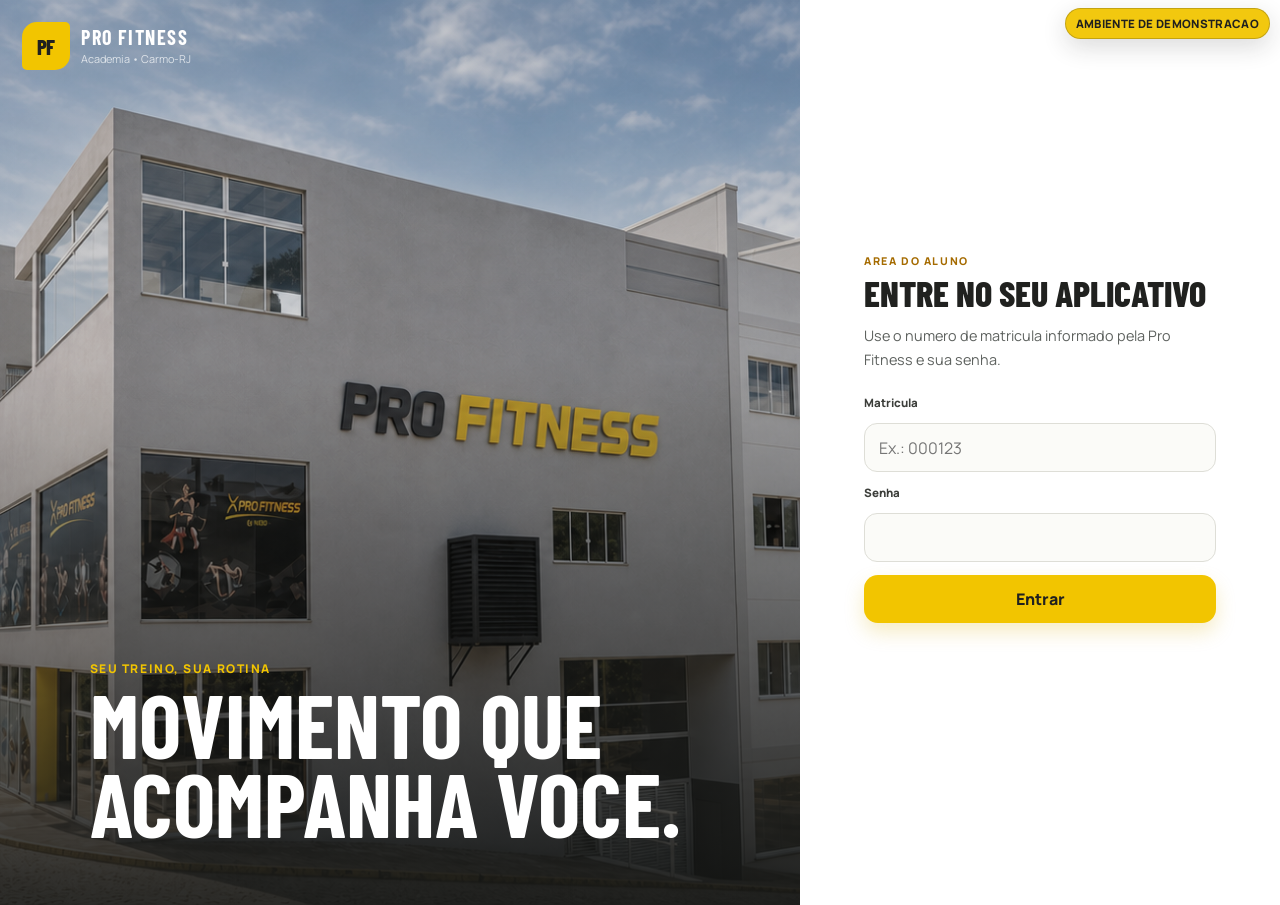
==== index.html @ b20b9472 "Add files via upload" ====
<!DOCTYPE html>
<html lang="pt-BR">
  <head>
    <meta charset="UTF-8" />
    <meta name="viewport" content="width=device-width, initial-scale=1.0, viewport-fit=cover" />
    <meta name="theme-color" content="#f2c500" />
    <meta name="description" content="Aplicativo do aluno da Pro Fitness Academia de Carmo-RJ." />
    <title>Pro Fitness | App do Aluno</title>
    <link rel="preconnect" href="https://fonts.googleapis.com" />
    <link rel="preconnect" href="https://fonts.gstatic.com" crossorigin />
    <link href="https://fonts.googleapis.com/css2?family=Barlow+Condensed:wght@600;700;800&family=Manrope:wght@400;500;600;700;800&display=swap" rel="stylesheet" />
    <link rel="stylesheet" href="assets/css/style.css?v=20260711-auth8" />
    <link rel="manifest" href="manifest.webmanifest" />
  </head>
<body>
    <div class="environment-badge" data-environment-badge hidden></div>
    <div class="student-app-shell">
      <section class="enrollment-view" id="onboardingView">
        <div class="enrollment-visual">
          <img src="assets/images/pro-fitness-fachada.png" alt="Fachada da Pro Fitness Academia" />
          <div class="enrollment-shade"></div>
          <div class="enrollment-brand">
            <span class="brand-symbol">PF</span>
            <div>
              <strong>PRO FITNESS</strong>
              <small>Academia &bull; Carmo-RJ</small>
            </div>
          </div>
          <div class="enrollment-copy">
            <p>Seu treino, sua rotina</p>
            <h1>Movimento que acompanha voce.</h1>
          </div>
        </div>

        <div class="enrollment-panel">
          <div id="enrollmentWelcome">
            <span class="section-kicker">AREA DO ALUNO</span>
            <h2>Entre no seu aplicativo</h2>
            <p>Use o numero de matricula informado pela Pro Fitness e sua senha.</p>
            <form id="studentLoginForm" class="student-form login-form">
              <label for="studentLogin">Matricula</label>
              <input id="studentLogin" inputmode="numeric" name="login" autocomplete="username" placeholder="Ex.: 000123" required />
              <label for="studentPassword">Senha</label>
              <input id="studentPassword" type="password" name="password" autocomplete="current-password" required />
              <button class="primary-action full" type="submit">Entrar</button>
            </form>
                        <p class="form-feedback" id="studentLoginFeedback" aria-live="polite"></p>
            <p id="onboardingHint" hidden></p>
          </div>

          <div id="passwordChangeCard" hidden>
            <span class="section-kicker">PRIMEIRO ACESSO</span>
            <h2>Crie sua senha definitiva</h2>
            <p>A senha temporaria deve ser alterada antes de acessar seus dados.</p>
            <form id="studentPasswordChangeForm" class="student-form login-form">
              <label>Senha temporaria<input type="password" name="currentPassword" autocomplete="current-password" required /></label>
              <label>Nova senha<input type="password" name="newPassword" autocomplete="new-password" minlength="8" required /></label>
              <label>Confirmar nova senha<input type="password" name="confirmPassword" autocomplete="new-password" minlength="8" required /></label>
              <button class="primary-action full" type="submit">Salvar nova senha</button>
            </form>
            <button class="text-action full" id="cancelPasswordChange" type="button">Sair</button>
            <p class="form-feedback" id="passwordChangeFeedback" aria-live="polite"></p>
          </div>
        </div>
      </section>

      <section class="student-view" id="studentView" hidden>
        <header class="app-topbar">
          <div class="compact-brand">
            <span class="brand-symbol small">PF</span>
            <div><strong>PRO FITNESS</strong><small>Carmo-RJ</small></div>
          </div>
          <div class="topbar-actions">
            <button class="sync-chip" id="studentSyncButton" type="button" aria-label="Sincronizar dados">
              <i id="studentSyncDot"></i><span id="studentSyncText">Dados locais</span>
            </button>
            <button class="profile-trigger" id="openProfileButton" type="button" aria-label="Abrir perfil"><span id="studentInitials">PF</span></button>
          </div>
        </header>

        <main class="app-content">
          <section class="app-screen active" id="homeScreen" data-screen-panel="home">
            <div class="welcome-row">
              <div><p id="homeGreeting">Ola</p><h1 id="homeStudentName">Aluno</h1></div>
              <span id="homeDateLabel"></span>
            </div>
            <article class="access-pass" id="homeAccessPass">
              <div class="access-copy"><span>ACESSO A ACADEMIA</span><strong id="homeAccessTitle">Verificando acesso</strong><p id="homeAccessReason">Aguarde a sincronizacao.</p><button id="openGateQrButton" type="button">Abrir meu QR</button></div>
              <div class="access-pass-mark"><i></i><b>PF</b></div>
            </article>
            <section class="today-grid" id="homeSummary"></section>
            <article class="feature-card workout-next-card" id="homeWorkoutCard"></article>
            <article class="feature-card schedule-next-card" id="homeScheduleCard"></article>
            <article class="notice-card" id="homePaymentAlert" hidden></article>
          </section>

          <section class="app-screen" id="workoutsScreen" data-screen-panel="workouts">
            <div class="screen-heading"><div><span class="section-kicker">MINHA ROTINA</span><h1>Treinos</h1></div><span class="screen-counter" id="workoutCount">0 ativos</span></div>
            <article class="active-session-card" id="activeSessionCard" hidden></article>
            <div class="segmented-filter" id="workoutDivisionFilter"></div>
            <div class="content-stack" id="workoutCards"></div>
          </section>

          <section class="app-screen" id="agendaScreen" data-screen-panel="agenda">
            <div class="screen-heading"><div><span class="section-kicker">SUA SEMANA</span><h1>Agenda</h1></div><button class="icon-action" id="agendaTodayButton" type="button">Hoje</button></div>
            <div class="week-strip" id="agendaWeekStrip"></div>
            <div class="content-stack" id="scheduleCards"></div>
            <div class="section-heading"><div><span class="section-kicker">FREQUENCIA</span><h2>Permanencia</h2></div></div>
            <section class="metric-grid compact" id="presenceSummary"></section>
            <div class="history-list" id="presenceHistory"></div>
          </section>

          <section class="app-screen" id="evolutionScreen" data-screen-panel="evolution">
            <div class="screen-heading"><div><span class="section-kicker">SEU PROGRESSO</span><h1>Evolucao</h1></div><select id="evolutionPeriod" aria-label="Periodo"><option value="7">7 dias</option><option value="30" selected>30 dias</option><option value="90">90 dias</option></select></div>
            <section class="metric-grid" id="evolutionMetricGrid"></section>
            <article class="feature-card physical-evolution-card"><div class="section-heading"><div><span class="section-kicker">AVALIACAO FISICA</span><h2>Medidas e composicao</h2></div></div><div class="physical-evolution-grid" id="physicalEvolutionGrid"></div><div class="history-list" id="physicalEvolutionHistory"></div></article>
            <article class="chart-card"><div class="section-heading"><div><span class="section-kicker">CONSISTENCIA</span><h2>Treinos por semana</h2></div></div><div class="bar-chart" id="workoutConsistencyChart"></div></article>
            <article class="feature-card"><div class="section-heading"><div><span class="section-kicker">CARGAS E SERIES</span><h2>Por exercicio</h2></div></div><div class="exercise-progress-list" id="exerciseProgressList"></div></article>
          </section>

          <section class="app-screen" id="paymentsScreen" data-screen-panel="payments">
            <div class="screen-heading"><div><span class="section-kicker">SUA CONTA</span><h1>Mensalidade</h1></div></div>
            <article class="payment-status-card" id="paymentHero"></article>
            <article class="notice-card" id="paymentAlertCard" hidden></article>
            <div class="section-heading"><div><span class="section-kicker">HISTORICO</span><h2>Ultimas mensalidades</h2></div></div>
            <div class="history-list payment-history" id="paymentHistory"></div>
            <a class="whatsapp-action" id="paymentWhatsappButton" href="#" target="_blank" rel="noopener">Falar com a academia</a>
          </section>
        </main>

        <nav class="bottom-navigation" aria-label="Navegacao principal">
          <button class="bottom-nav-item active" data-screen="home" type="button"><span class="nav-glyph home-glyph"></span><small>Inicio</small></button>
          <button class="bottom-nav-item" data-screen="workouts" type="button"><span class="nav-glyph workout-glyph"></span><small>Treino</small></button>
          <button class="bottom-nav-item" data-screen="agenda" type="button"><span class="nav-glyph agenda-glyph"></span><small>Agenda</small></button>
          <button class="bottom-nav-item" data-screen="evolution" type="button"><span class="nav-glyph evolution-glyph"></span><small>Evolucao</small></button>
          <button class="bottom-nav-item" data-screen="payments" type="button"><span class="nav-glyph payment-glyph"></span><small>Mensalidade</small></button>
        </nav>
      </section>
    </div>

    <dialog class="student-dialog qr-dialog" id="gateQrDialog">
      <button class="dialog-close" data-close-dialog="gateQrDialog" type="button" aria-label="Fechar">&times;</button>
      <span class="section-kicker">ACESSO</span><h2>Meu QR Code</h2>
      <div class="qr-display" id="gateQrContainer"></div>
      <div id="gateAccessDetails"></div>
      <button class="secondary-action full" id="refreshGateQrButton" type="button">Atualizar QR</button>
    </dialog>

    <dialog class="student-dialog profile-dialog" id="profileDialog">
      <button class="dialog-close" data-close-dialog="profileDialog" type="button" aria-label="Fechar">&times;</button>
      <div id="profileCard"></div>
      <button class="danger-text-action full" id="logoutButton" type="button">Sair deste celular</button>
    </dialog>

    <dialog class="student-dialog scanner-dialog" id="scannerModal">
      <button class="dialog-close" id="closeScannerButton" type="button" aria-label="Fechar">&times;</button>
      <span class="section-kicker">MATRICULA</span><h2>Aponte para o QR</h2>
      <video id="scannerVideo" autoplay playsinline muted></video>
      <p id="scannerHint">Mantenha o codigo dentro da area da camera.</p>
    </dialog>

    <dialog class="workout-dialog" id="workoutSessionDialog">
      <header class="session-header"><button class="session-back" id="closeWorkoutSessionButton" type="button">Sair</button><div><span id="sessionDivisionLabel">TREINO</span><strong id="sessionTitle">Seu treino</strong></div><time id="sessionTimer">00:00</time></header>
      <div class="session-progress"><i id="sessionProgressBar"></i></div>
      <main class="session-content" id="sessionExerciseList"></main>
      <footer class="session-footer"><span id="sessionSetCounter">0 de 0 series</span><button class="primary-action" id="finishWorkoutButton" type="button">Finalizar treino</button></footer>
    </dialog>

    <dialog class="student-dialog finish-dialog" id="finishWorkoutDialog">
      <button class="dialog-close" data-close-dialog="finishWorkoutDialog" type="button" aria-label="Fechar">&times;</button>
      <span class="section-kicker">CONCLUSAO</span><h2>Como foi o treino?</h2>
      <form id="finishWorkoutForm" class="student-form">
        <label>Dificuldade<select name="difficulty" required><option value="leve">Leve</option><option value="moderada" selected>Moderada</option><option value="alta">Alta</option></select></label>
        <label>Dor ou desconforto<select name="pain" required><option value="nenhuma" selected>Nenhuma</option><option value="leve">Leve</option><option value="moderada">Moderada</option><option value="forte">Forte</option></select></label>
        <label>Observacoes<textarea name="notes" rows="3" placeholder="Opcional"></textarea></label>
        <button class="primary-action full" type="submit">Confirmar e finalizar</button>
      </form>
    </dialog>

    <div class="toast" id="toast" role="status" aria-live="polite"></div>

    <script src="assets/vendor/qrcode.min.js"></script>
    <script src="assets/js/app-config.js"></script>
<script src="assets/js/demo-data.js?v=20260711-auth8"></script>
    <script src="assets/js/finance-core.js?v=20260711-auth8"></script>
    <script src="assets/js/shared-data.js?v=20260711-auth8"></script>
    <script src="assets/js/app.js?v=20260711-auth8"></script>
    <script src="assets/js/pwa.js"></script>
  </body>
</html>
---- assets/css/style.css ----
:root {
  --ink: #20211f;
  --ink-soft: #3c3e3a;
  --graphite: #5e625f;
  --yellow: #f2c500;
  --yellow-strong: #d9ae00;
  --yellow-soft: #fff6c9;
  --paper: #f5f4ef;
  --surface: #ffffff;
  --surface-muted: #ecece7;
  --line: #deded7;
  --success: #26745b;
  --success-soft: #dff2e9;
  --warning: #a56b00;
  --warning-soft: #fff0c7;
  --danger: #b63f36;
  --danger-soft: #fbe5e2;
  --shadow: 0 18px 45px rgba(31, 32, 29, 0.1);
  --radius-xl: 28px;
  --radius-lg: 22px;
  --radius-md: 16px;
  --font-display: "Barlow Condensed", sans-serif;
  --font-body: "Manrope", sans-serif;
}

* {
  box-sizing: border-box;
}

html {
  min-width: 320px;
  background: var(--paper);
  color: var(--ink);
  font-family: var(--font-body);
  -webkit-text-size-adjust: 100%;
}

body {
  min-width: 320px;
  min-height: 100vh;
  margin: 0;
  background:
    radial-gradient(circle at 110% -10%, rgba(242, 197, 0, 0.2), transparent 34%),
    linear-gradient(180deg, #f8f7f3 0%, var(--paper) 100%);
}

button,
input,
select,
textarea {
  font: inherit;
}

button,
a {
  -webkit-tap-highlight-color: transparent;
}

button {
  cursor: pointer;
}

button:focus-visible,
a:focus-visible,
input:focus-visible,
select:focus-visible,
textarea:focus-visible {
  outline: 3px solid rgba(242, 197, 0, 0.42);
  outline-offset: 2px;
}

[hidden] {
  display: none !important;
}

.environment-badge {
  position: fixed;
  z-index: 10000;
  top: max(8px, env(safe-area-inset-top));
  right: 10px;
  padding: 7px 10px;
  border: 1px solid rgba(32, 33, 31, 0.22);
  border-radius: 999px;
  color: var(--ink);
  background: rgba(242, 197, 0, 0.94);
  box-shadow: 0 8px 24px rgba(31, 32, 29, 0.16);
  font-size: 0.72rem;
  font-weight: 800;
  letter-spacing: 0.03em;
  text-transform: uppercase;
}

.student-app-shell {
  width: 100%;
  min-height: 100vh;
}

.enrollment-view {
  min-height: 100vh;
  background: var(--surface);
}

.enrollment-visual {
  position: relative;
  min-height: 43vh;
  overflow: hidden;
  background: var(--ink);
}

.enrollment-visual img {
  width: 100%;
  height: 100%;
  min-height: 43vh;
  object-fit: cover;
  object-position: 56% center;
  filter: saturate(0.72) contrast(1.05);
}

.enrollment-shade {
  position: absolute;
  inset: 0;
  background: linear-gradient(180deg, rgba(21, 22, 20, 0.2), rgba(21, 22, 20, 0.18) 40%, rgba(21, 22, 20, 0.9));
}

.enrollment-brand,
.compact-brand {
  display: flex;
  align-items: center;
  gap: 11px;
}

.enrollment-brand {
  position: absolute;
  top: max(22px, env(safe-area-inset-top));
  left: 22px;
  color: #fff;
}

.brand-symbol {
  display: grid;
  width: 48px;
  height: 48px;
  place-items: center;
  border-radius: 15px 5px 15px 5px;
  background: var(--yellow);
  color: var(--ink);
  font-family: var(--font-display);
  font-size: 1.3rem;
  font-weight: 800;
  letter-spacing: -0.04em;
}

.brand-symbol.small {
  width: 38px;
  height: 38px;
  border-radius: 12px 4px 12px 4px;
  font-size: 1rem;
}

.enrollment-brand strong,
.compact-brand strong {
  display: block;
  font-family: var(--font-display);
  font-size: 1.25rem;
  letter-spacing: 0.08em;
  line-height: 1;
}

.enrollment-brand small,
.compact-brand small {
  display: block;
  margin-top: 4px;
  color: rgba(255, 255, 255, 0.72);
  font-size: 0.68rem;
}

.enrollment-copy {
  position: absolute;
  right: 22px;
  bottom: 30px;
  left: 22px;
  color: #fff;
}

.enrollment-copy p {
  margin: 0 0 7px;
  color: var(--yellow);
  font-size: 0.75rem;
  font-weight: 800;
  letter-spacing: 0.13em;
  text-transform: uppercase;
}

.enrollment-copy h1 {
  max-width: 360px;
  margin: 0;
  font-family: var(--font-display);
  font-size: clamp(2.8rem, 13vw, 4.5rem);
  line-height: 0.88;
  text-transform: uppercase;
}

.enrollment-panel {
  position: relative;
  z-index: 2;
  min-height: 57vh;
  margin-top: -18px;
  padding: 32px 22px calc(34px + env(safe-area-inset-bottom));
  border-radius: 24px 24px 0 0;
  background: var(--surface);
}

.section-kicker {
  display: block;
  margin-bottom: 7px;
  color: var(--warning);
  font-size: 0.67rem;
  font-weight: 800;
  letter-spacing: 0.15em;
}

.enrollment-panel h2,
.student-dialog h2,
.screen-heading h1,
.section-heading h2 {
  margin: 0;
  font-family: var(--font-display);
  font-weight: 800;
  line-height: 1;
  text-transform: uppercase;
}

.enrollment-panel h2,
.student-dialog h2 {
  font-size: 2.25rem;
}

.enrollment-panel > div > p {
  margin: 13px 0 24px;
  color: var(--graphite);
  font-size: 0.9rem;
  line-height: 1.65;
}

.primary-action,
.secondary-action,
.text-action,
.danger-text-action,
.back-action,
.icon-action {
  min-height: 48px;
  border: 0;
  border-radius: 14px;
  font-weight: 800;
}

.primary-action {
  padding: 0 20px;
  background: var(--yellow);
  color: var(--ink);
  box-shadow: 0 9px 20px rgba(217, 174, 0, 0.23);
}

.primary-action:active {
  transform: translateY(1px);
  background: var(--yellow-strong);
}

.secondary-action {
  padding: 0 20px;
  border: 1px solid var(--line);
  background: var(--surface);
  color: var(--ink);
}

.text-action,
.danger-text-action {
  background: transparent;
  color: var(--graphite);
}

.danger-text-action {
  color: var(--danger);
}

.back-action {
  min-height: 34px;
  margin: -8px 0 15px;
  padding: 0;
  background: transparent;
  color: var(--graphite);
}

.full {
  width: 100%;
}

.student-form {
  display: grid;
  gap: 13px;
}

.student-form label {
  display: grid;
  gap: 7px;
  color: var(--ink-soft);
  font-size: 0.72rem;
  font-weight: 800;
}

.student-form input,
.student-form select,
.student-form textarea,
.screen-heading select {
  width: 100%;
  border: 1px solid var(--line);
  border-radius: 13px;
  background: #fbfbf8;
  color: var(--ink);
}

.student-form input,
.student-form select {
  min-height: 49px;
  padding: 0 14px;
}

.student-form textarea {
  padding: 13px 14px;
  resize: vertical;
}

.student-form input:focus,
.student-form select:focus,
.student-form textarea:focus {
  border-color: var(--yellow-strong);
  background: #fff;
}

.form-grid {
  grid-template-columns: 1fr;
}

.consent-row {
  display: flex !important;
  align-items: center;
  grid-template-columns: auto 1fr;
  gap: 10px !important;
  font-weight: 600 !important;
}

.consent-row input {
  width: 20px;
  min-height: 20px;
}

.form-separator {
  display: flex;
  align-items: center;
  gap: 12px;
  margin: 17px 0;
  color: #9a9b96;
  font-size: 0.7rem;
}

.form-separator::before,
.form-separator::after {
  height: 1px;
  flex: 1;
  background: var(--line);
  content: "";
}

.form-feedback {
  min-height: 18px;
  margin: 10px 0 0 !important;
  color: var(--danger) !important;
  font-size: 0.75rem !important;
}

.student-view {
  min-height: 100vh;
}

.app-topbar {
  position: sticky;
  z-index: 20;
  top: 0;
  display: flex;
  min-height: calc(68px + env(safe-area-inset-top));
  align-items: center;
  justify-content: space-between;
  padding: calc(12px + env(safe-area-inset-top)) 18px 12px;
  border-bottom: 1px solid rgba(222, 222, 215, 0.78);
  background: rgba(248, 247, 243, 0.92);
  backdrop-filter: blur(18px);
}

.compact-brand {
  color: var(--ink);
}

.compact-brand small {
  color: var(--graphite);
}

.topbar-actions {
  display: flex;
  align-items: center;
  gap: 8px;
}

.sync-chip {
  display: flex;
  min-height: 34px;
  align-items: center;
  gap: 7px;
  padding: 0 10px;
  border: 1px solid var(--line);
  border-radius: 999px;
  background: rgba(255, 255, 255, 0.76);
  color: var(--graphite);
  font-size: 0.63rem;
  font-weight: 700;
}

.sync-chip i {
  width: 7px;
  height: 7px;
  border-radius: 50%;
  background: var(--graphite);
}

.sync-chip i.online {
  background: var(--success);
}

.sync-chip i.pending {
  background: var(--warning);
}

.sync-chip i.error,
.sync-chip i.offline {
  background: var(--danger);
}

.profile-trigger {
  display: grid;
  width: 38px;
  height: 38px;
  place-items: center;
  border: 0;
  border-radius: 13px;
  background: var(--ink);
  color: var(--yellow);
  font-family: var(--font-display);
  font-weight: 800;
}

.app-content {
  width: 100%;
  max-width: 720px;
  min-height: calc(100vh - 144px);
  margin: 0 auto;
  padding: 22px 16px calc(104px + env(safe-area-inset-bottom));
}

.app-screen {
  display: none;
  animation: screen-enter 260ms ease both;
}

.app-screen.active {
  display: block;
}

@keyframes screen-enter {
  from { opacity: 0; transform: translateY(8px); }
  to { opacity: 1; transform: translateY(0); }
}

.welcome-row,
.screen-heading,
.section-heading {
  display: flex;
  align-items: flex-end;
  justify-content: space-between;
  gap: 14px;
}

.welcome-row {
  margin-bottom: 20px;
}

.welcome-row p {
  margin: 0 0 2px;
  color: var(--graphite);
  font-size: 0.82rem;
}

.welcome-row h1,
.screen-heading h1 {
  margin: 0;
  font-family: var(--font-display);
  font-size: 2.65rem;
  font-weight: 800;
  line-height: 0.95;
  text-transform: uppercase;
}

.welcome-row > span {
  color: var(--graphite);
  font-size: 0.68rem;
  font-weight: 700;
  text-align: right;
}

.screen-heading {
  margin-bottom: 20px;
}

.screen-heading select {
  width: auto;
  min-height: 40px;
  padding: 0 12px;
  font-size: 0.72rem;
  font-weight: 700;
}

.screen-counter {
  padding: 7px 10px;
  border-radius: 999px;
  background: var(--surface-muted);
  color: var(--graphite);
  font-size: 0.66rem;
  font-weight: 800;
}

.access-pass {
  position: relative;
  display: grid;
  min-height: 185px;
  grid-template-columns: 1fr 86px;
  overflow: hidden;
  margin-bottom: 14px;
  padding: 23px;
  border-radius: var(--radius-xl);
  background:
    linear-gradient(135deg, rgba(255, 255, 255, 0.04), transparent 48%),
    var(--ink);
  color: #fff;
  box-shadow: var(--shadow);
}

.access-pass::before {
  position: absolute;
  top: -35px;
  right: 55px;
  width: 125px;
  height: 240px;
  border: 30px solid rgba(242, 197, 0, 0.08);
  border-radius: 50%;
  content: "";
  transform: rotate(25deg);
}

.access-copy {
  position: relative;
  z-index: 1;
  display: flex;
  align-items: flex-start;
  flex-direction: column;
}

.access-copy > span {
  color: var(--yellow);
  font-size: 0.65rem;
  font-weight: 800;
  letter-spacing: 0.13em;
}

.access-copy > strong {
  margin-top: 12px;
  font-family: var(--font-display);
  font-size: 2rem;
  line-height: 0.95;
  text-transform: uppercase;
}

.access-copy p {
  max-width: 250px;
  margin: 8px 0 18px;
  color: rgba(255, 255, 255, 0.68);
  font-size: 0.75rem;
  line-height: 1.45;
}

.access-copy button {
  min-height: 38px;
  margin-top: auto;
  padding: 0 14px;
  border: 0;
  border-radius: 11px;
  background: var(--yellow);
  color: var(--ink);
  font-size: 0.7rem;
  font-weight: 800;
}

.access-pass-mark {
  position: relative;
  z-index: 1;
  display: grid;
  place-items: center;
}

.access-pass-mark i {
  position: absolute;
  width: 72px;
  height: 72px;
  border: 2px dashed rgba(242, 197, 0, 0.48);
  border-radius: 50%;
}

.access-pass-mark b {
  display: grid;
  width: 50px;
  height: 50px;
  place-items: center;
  border-radius: 17px 6px 17px 6px;
  background: var(--yellow);
  color: var(--ink);
  font-family: var(--font-display);
  font-size: 1.25rem;
}

.access-pass.warning {
  background: linear-gradient(135deg, #504617, #282821);
}

.access-pass.danger {
  background: linear-gradient(135deg, #552d29, #28211f);
}

.today-grid,
.metric-grid {
  display: grid;
  grid-template-columns: repeat(2, minmax(0, 1fr));
  gap: 10px;
  margin-bottom: 14px;
}

.today-card,
.metric-card {
  min-width: 0;
  padding: 16px;
  border: 1px solid var(--line);
  border-radius: var(--radius-md);
  background: rgba(255, 255, 255, 0.78);
}

.today-card span,
.metric-card span {
  display: block;
  overflow: hidden;
  color: var(--graphite);
  font-size: 0.65rem;
  font-weight: 700;
  text-overflow: ellipsis;
  white-space: nowrap;
}

.today-card strong,
.metric-card strong {
  display: block;
  margin-top: 7px;
  font-family: var(--font-display);
  font-size: 1.6rem;
  line-height: 1;
}

.metric-card small {
  display: block;
  margin-top: 6px;
  color: var(--graphite);
  font-size: 0.6rem;
}

.feature-card,
.chart-card,
.notice-card,
.active-session-card,
.payment-status-card {
  margin-bottom: 14px;
  padding: 19px;
  border: 1px solid var(--line);
  border-radius: var(--radius-lg);
  background: var(--surface);
  box-shadow: 0 8px 25px rgba(31, 32, 29, 0.05);
}

.feature-card:empty,
.notice-card:empty,
.active-session-card:empty,
.payment-status-card:empty {
  display: none;
}

.feature-card-head,
.history-row-head,
.workout-card-head,
.payment-card-head {
  display: flex;
  align-items: flex-start;
  justify-content: space-between;
  gap: 12px;
}

.feature-card h2,
.workout-card h2,
.payment-status-card h2 {
  margin: 5px 0 0;
  font-family: var(--font-display);
  font-size: 1.7rem;
  line-height: 1;
  text-transform: uppercase;
}

.feature-card p,
.workout-card p,
.history-row p,
.payment-status-card p {
  margin: 9px 0 0;
  color: var(--graphite);
  font-size: 0.75rem;
  line-height: 1.55;
}

.card-action {
  min-height: 40px;
  padding: 0 14px;
  border: 0;
  border-radius: 12px;
  background: var(--ink);
  color: #fff;
  font-size: 0.68rem;
  font-weight: 800;
}

.status-pill {
  display: inline-flex;
  min-height: 28px;
  align-items: center;
  padding: 0 9px;
  border-radius: 999px;
  background: var(--surface-muted);
  color: var(--graphite);
  font-size: 0.6rem;
  font-weight: 800;
  text-transform: uppercase;
}

.status-pill.success {
  background: var(--success-soft);
  color: var(--success);
}

.status-pill.warning {
  background: var(--warning-soft);
  color: var(--warning);
}

.status-pill.danger {
  background: var(--danger-soft);
  color: var(--danger);
}

.notice-card {
  border-color: #e6d18e;
  background: var(--warning-soft);
}

.notice-card.danger {
  border-color: #edb9b2;
  background: var(--danger-soft);
}

.notice-card strong {
  display: block;
  font-size: 0.85rem;
}

.notice-card p {
  margin: 5px 0 0;
  color: var(--ink-soft);
  font-size: 0.72rem;
  line-height: 1.5;
}

.content-stack,
.history-list,
.exercise-progress-list {
  display: grid;
  gap: 10px;
}

.segmented-filter {
  display: flex;
  gap: 7px;
  overflow-x: auto;
  margin: -4px -16px 16px;
  padding: 4px 16px;
  scrollbar-width: none;
}

.segmented-filter::-webkit-scrollbar {
  display: none;
}

.segmented-filter button {
  min-width: 44px;
  min-height: 38px;
  padding: 0 13px;
  border: 1px solid var(--line);
  border-radius: 12px;
  background: var(--surface);
  color: var(--graphite);
  font-size: 0.7rem;
  font-weight: 800;
}

.segmented-filter button.active {
  border-color: var(--ink);
  background: var(--ink);
  color: var(--yellow);
}

.workout-card {
  padding: 19px;
  border: 1px solid var(--line);
  border-radius: var(--radius-lg);
  background: var(--surface);
}

.workout-card .division-mark {
  display: grid;
  width: 46px;
  height: 46px;
  place-items: center;
  flex: 0 0 auto;
  border-radius: 15px 5px 15px 5px;
  background: var(--yellow);
  font-family: var(--font-display);
  font-size: 1.4rem;
  font-weight: 800;
}

.workout-card-summary {
  display: grid;
  grid-template-columns: repeat(3, 1fr);
  gap: 8px;
  margin: 16px 0;
}

.workout-card-summary div {
  padding: 10px;
  border-radius: 12px;
  background: var(--paper);
}

.workout-card-summary span {
  display: block;
  color: var(--graphite);
  font-size: 0.56rem;
}

.workout-card-summary strong {
  display: block;
  margin-top: 4px;
  font-size: 0.7rem;
}

.active-session-card {
  border-color: #cbb04a;
  background: linear-gradient(135deg, var(--yellow-soft), #fff);
}

.week-strip {
  display: grid;
  grid-template-columns: repeat(7, minmax(42px, 1fr));
  gap: 6px;
  overflow-x: auto;
  margin: 0 -16px 17px;
  padding: 2px 16px 5px;
}

.week-day {
  min-width: 42px;
  min-height: 58px;
  padding: 8px 4px;
  border: 1px solid var(--line);
  border-radius: 15px;
  background: var(--surface);
  color: var(--graphite);
  text-align: center;
}

.week-day span,
.week-day strong {
  display: block;
}

.week-day span {
  font-size: 0.55rem;
  font-weight: 800;
  text-transform: uppercase;
}

.week-day strong {
  margin-top: 5px;
  color: var(--ink);
  font-family: var(--font-display);
  font-size: 1.15rem;
}

.week-day.active {
  border-color: var(--ink);
  background: var(--ink);
  color: var(--yellow);
}

.week-day.active strong {
  color: #fff;
}

.agenda-card,
.history-row,
.exercise-progress-row {
  padding: 15px;
  border: 1px solid var(--line);
  border-radius: var(--radius-md);
  background: var(--surface);
}

.agenda-card {
  display: grid;
  grid-template-columns: 57px 1fr;
  gap: 13px;
}

.agenda-time {
  padding-right: 12px;
  border-right: 2px solid var(--yellow);
  font-family: var(--font-display);
  font-size: 1.25rem;
  font-weight: 800;
}

.agenda-card h3,
.history-row h3,
.exercise-progress-row h3 {
  margin: 0;
  font-size: 0.82rem;
}

.agenda-card p {
  margin: 5px 0 0;
  color: var(--graphite);
  font-size: 0.65rem;
  line-height: 1.45;
}

.section-heading {
  margin: 26px 0 13px;
}

.section-heading h2 {
  font-size: 1.75rem;
}

.metric-grid.compact {
  margin-bottom: 12px;
}

.chart-card {
  overflow: hidden;
}

.chart-card .section-heading,
.feature-card .section-heading {
  margin: 0 0 18px;
}

.bar-chart {
  display: flex;
  min-height: 150px;
  align-items: flex-end;
  justify-content: space-between;
  gap: 8px;
  padding-top: 20px;
}

.bar-column {
  display: flex;
  min-width: 0;
  height: 130px;
  align-items: center;
  flex: 1;
  flex-direction: column;
  justify-content: flex-end;
  gap: 7px;
}

.bar-column i {
  width: min(28px, 72%);
  min-height: 4px;
  border-radius: 8px 8px 3px 3px;
  background: linear-gradient(180deg, var(--yellow), var(--yellow-strong));
}

.bar-column strong {
  font-family: var(--font-display);
  font-size: 0.8rem;
}

.bar-column span {
  color: var(--graphite);
  font-size: 0.55rem;
  text-align: center;
}

.exercise-progress-row {
  display: grid;
  grid-template-columns: 1fr auto;
  gap: 12px;
}

.progress-track {
  height: 6px;
  overflow: hidden;
  margin-top: 10px;
  border-radius: 999px;
  background: var(--surface-muted);
}

.progress-track i {
  display: block;
  width: var(--progress, 0%);
  height: 100%;
  border-radius: inherit;
  background: var(--yellow);
}

.exercise-progress-value {
  align-self: center;
  font-family: var(--font-display);
  font-size: 1.2rem;
  font-weight: 800;
  text-align: right;
}

.exercise-progress-value small {
  display: block;
  color: var(--graphite);
  font-family: var(--font-body);
  font-size: 0.52rem;
}

.payment-status-card {
  position: relative;
  overflow: hidden;
  border: 0;
  background: var(--ink);
  color: #fff;
}

.payment-status-card::after {
  position: absolute;
  right: -55px;
  bottom: -70px;
  width: 170px;
  height: 170px;
  border: 28px solid rgba(242, 197, 0, 0.13);
  border-radius: 50%;
  content: "";
}

.payment-status-card p {
  color: rgba(255, 255, 255, 0.68);
}

.payment-value {
  display: block;
  margin: 22px 0 7px;
  color: var(--yellow);
  font-family: var(--font-display);
  font-size: 3rem;
  line-height: 1;
}

.payment-meta-grid {
  display: grid;
  grid-template-columns: repeat(2, 1fr);
  gap: 8px;
  margin-top: 17px;
}

.payment-meta-grid div {
  padding: 11px;
  border: 1px solid rgba(255, 255, 255, 0.12);
  border-radius: 12px;
  background: rgba(255, 255, 255, 0.06);
}

.payment-meta-grid span,
.payment-meta-grid strong {
  display: block;
}

.payment-meta-grid span {
  color: rgba(255, 255, 255, 0.58);
  font-size: 0.57rem;
}

.payment-meta-grid strong {
  margin-top: 4px;
  font-size: 0.68rem;
}

.whatsapp-action {
  display: flex;
  min-height: 50px;
  align-items: center;
  justify-content: center;
  margin-top: 16px;
  border: 1px solid #96d5bd;
  border-radius: 15px;
  background: var(--success-soft);
  color: var(--success);
  font-size: 0.75rem;
  font-weight: 800;
  text-decoration: none;
}

.empty-state {
  padding: 28px 18px;
  border: 1px dashed #c9c9c1;
  border-radius: var(--radius-md);
  color: var(--graphite);
  font-size: 0.75rem;
  line-height: 1.55;
  text-align: center;
}

.bottom-navigation {
  position: fixed;
  z-index: 25;
  right: 0;
  bottom: 0;
  left: 0;
  display: grid;
  grid-template-columns: repeat(5, 1fr);
  padding: 9px 8px calc(8px + env(safe-area-inset-bottom));
  border-top: 1px solid rgba(218, 218, 211, 0.9);
  background: rgba(255, 255, 255, 0.96);
  box-shadow: 0 -10px 30px rgba(31, 32, 29, 0.08);
  backdrop-filter: blur(18px);
}

.bottom-nav-item {
  display: flex;
  min-width: 0;
  min-height: 54px;
  align-items: center;
  justify-content: center;
  gap: 4px;
  flex-direction: column;
  border: 0;
  border-radius: 13px;
  background: transparent;
  color: #858781;
}

.bottom-nav-item small {
  overflow: hidden;
  max-width: 100%;
  font-size: 0.54rem;
  font-weight: 700;
  text-overflow: ellipsis;
}

.bottom-nav-item.active {
  background: var(--yellow-soft);
  color: var(--ink);
}

.nav-glyph {
  position: relative;
  display: block;
  width: 19px;
  height: 19px;
}

.home-glyph::before {
  position: absolute;
  inset: 4px 3px 2px;
  border: 2px solid currentColor;
  border-radius: 3px;
  content: "";
}

.home-glyph::after {
  position: absolute;
  top: 1px;
  left: 5px;
  width: 9px;
  height: 9px;
  border-top: 2px solid currentColor;
  border-left: 2px solid currentColor;
  content: "";
  transform: rotate(45deg);
}

.workout-glyph::before,
.workout-glyph::after {
  position: absolute;
  top: 7px;
  width: 7px;
  height: 7px;
  border: 2px solid currentColor;
  border-radius: 2px;
  content: "";
}

.workout-glyph::before { left: 0; }
.workout-glyph::after { right: 0; }

.workout-glyph {
  border-top: 2px solid currentColor;
  border-bottom: 2px solid currentColor;
  background: linear-gradient(currentColor, currentColor) center / 9px 2px no-repeat;
}

.agenda-glyph {
  border: 2px solid currentColor;
  border-radius: 4px;
}

.agenda-glyph::before {
  position: absolute;
  top: 3px;
  right: 2px;
  left: 2px;
  border-top: 2px solid currentColor;
  content: "";
}

.agenda-glyph::after {
  position: absolute;
  top: -4px;
  right: 3px;
  left: 3px;
  height: 5px;
  border-right: 2px solid currentColor;
  border-left: 2px solid currentColor;
  content: "";
}

.evolution-glyph::before {
  position: absolute;
  inset: 1px;
  border-bottom: 2px solid currentColor;
  border-left: 2px solid currentColor;
  content: "";
}

.evolution-glyph::after {
  position: absolute;
  top: 4px;
  left: 4px;
  width: 11px;
  height: 8px;
  border-top: 2px solid currentColor;
  border-right: 2px solid currentColor;
  content: "";
  transform: skewY(-32deg);
}

.payment-glyph {
  border: 2px solid currentColor;
  border-radius: 4px;
}

.payment-glyph::before {
  position: absolute;
  top: 4px;
  right: 1px;
  left: 1px;
  height: 3px;
  background: currentColor;
  content: "";
}

.student-dialog,
.workout-dialog {
  border: 0;
  color: var(--ink);
}

.student-dialog {
  width: min(92vw, 430px);
  max-height: 88vh;
  overflow: auto;
  padding: 27px 22px 22px;
  border-radius: 24px;
  background: var(--surface);
  box-shadow: 0 30px 80px rgba(22, 23, 21, 0.32);
}

.student-dialog::backdrop,
.workout-dialog::backdrop {
  background: rgba(20, 21, 19, 0.72);
  backdrop-filter: blur(4px);
}

.dialog-close {
  position: absolute;
  top: 12px;
  right: 12px;
  display: grid;
  width: 38px;
  height: 38px;
  place-items: center;
  border: 0;
  border-radius: 12px;
  background: var(--surface-muted);
  color: var(--ink);
  font-size: 1.3rem;
}

.qr-display {
  display: grid;
  min-height: 230px;
  place-items: center;
  margin: 20px 0 14px;
  padding: 15px;
  border: 1px solid var(--line);
  border-radius: 20px;
  background: #fff;
}

.qr-display img,
.qr-display canvas {
  max-width: 100%;
}

.qr-detail-card {
  margin-bottom: 14px;
  padding: 13px;
  border-radius: 13px;
  background: var(--paper);
  color: var(--graphite);
  font-size: 0.7rem;
  line-height: 1.5;
}

.profile-dialog #profileCard {
  margin: 10px 0 16px;
}

.profile-head {
  display: flex;
  align-items: center;
  gap: 14px;
  margin-bottom: 18px;
}

.profile-avatar {
  display: grid;
  width: 58px;
  height: 58px;
  place-items: center;
  border-radius: 19px;
  background: var(--ink);
  color: var(--yellow);
  font-family: var(--font-display);
  font-size: 1.4rem;
  font-weight: 800;
}

.profile-head h2 {
  font-size: 1.75rem;
}

.profile-head p {
  margin: 4px 0 0;
  color: var(--graphite);
  font-size: 0.7rem;
}

.profile-data {
  display: grid;
  gap: 8px;
}

.profile-data div {
  display: flex;
  min-height: 42px;
  align-items: center;
  justify-content: space-between;
  gap: 12px;
  padding: 0 12px;
  border-radius: 11px;
  background: var(--paper);
  font-size: 0.68rem;
}

.profile-data span {
  color: var(--graphite);
}

.scanner-dialog video {
  width: 100%;
  min-height: 260px;
  margin: 18px 0 10px;
  border-radius: 18px;
  background: #111;
  object-fit: cover;
}

.scanner-dialog p {
  color: var(--graphite);
  font-size: 0.72rem;
  text-align: center;
}

.workout-dialog {
  width: 100vw;
  max-width: none;
  height: 100dvh;
  max-height: none;
  margin: 0;
  padding: 0;
  background: var(--paper);
}

.session-header {
  position: sticky;
  z-index: 5;
  top: 0;
  display: grid;
  min-height: calc(72px + env(safe-area-inset-top));
  grid-template-columns: 52px minmax(0, 1fr) auto;
  align-items: center;
  gap: 10px;
  padding: calc(10px + env(safe-area-inset-top)) 15px 10px;
  background: var(--ink);
  color: #fff;
}

.session-header > div { min-width: 0; }

.session-back {
  min-height: 38px;
  border: 1px solid rgba(255, 255, 255, 0.18);
  border-radius: 11px;
  background: transparent;
  color: rgba(255, 255, 255, 0.78);
  font-size: 0.65rem;
  font-weight: 700;
}

.session-header span,
.session-header strong {
  display: block;
}

.session-header span {
  color: var(--yellow);
  font-size: 0.58rem;
  font-weight: 800;
  letter-spacing: 0.12em;
}

.session-header strong {
  margin-top: 3px;
  overflow: hidden;
  font-family: var(--font-display);
  font-size: 1.2rem;
  text-overflow: ellipsis;
  text-transform: uppercase;
  white-space: nowrap;
}

.session-header time {
  min-width: 58px;
  color: var(--yellow);
  font-family: var(--font-display);
  font-size: 1.3rem;
  font-weight: 800;
  text-align: right;
  white-space: nowrap;
}

.session-progress {
  position: sticky;
  z-index: 5;
  top: calc(72px + env(safe-area-inset-top));
  height: 5px;
  background: #3b3c38;
}

.session-progress i {
  display: block;
  width: 0;
  height: 100%;
  background: var(--yellow);
  transition: width 220ms ease;
}

.session-content {
  display: grid;
  max-width: 720px;
  gap: 12px;
  margin: 0 auto;
  padding: 17px 15px calc(92px + env(safe-area-inset-bottom));
}

.session-exercise {
  overflow: hidden;
  border: 1px solid var(--line);
  border-radius: var(--radius-lg);
  background: var(--surface);
}

.session-exercise-head {
  display: grid;
  grid-template-columns: 38px 1fr;
  gap: 11px;
  padding: 16px;
}

.exercise-order {
  display: grid;
  width: 38px;
  height: 38px;
  place-items: center;
  border-radius: 12px;
  background: var(--yellow-soft);
  color: var(--warning);
  font-family: var(--font-display);
  font-size: 1.15rem;
  font-weight: 800;
}

.session-exercise h3 {
  margin: 0;
  font-size: 0.82rem;
}

.session-exercise p {
  margin: 4px 0 0;
  color: var(--graphite);
  font-size: 0.62rem;
  line-height: 1.45;
}

.set-table {
  border-top: 1px solid var(--line);
}

.set-row {
  display: grid;
  min-height: 62px;
  grid-template-columns: 30px minmax(62px, 1fr) minmax(62px, 1fr) 44px;
  align-items: center;
  gap: 8px;
  padding: 8px 13px;
  border-bottom: 1px solid #eeeeea;
}

.set-row:last-child {
  border-bottom: 0;
}

.set-row > span {
  color: var(--graphite);
  font-family: var(--font-display);
  font-size: 1rem;
  font-weight: 800;
}

.set-field {
  display: grid;
  gap: 3px;
}

.set-field label {
  color: var(--graphite);
  font-size: 0.68rem;
  font-weight: 700;
  text-transform: uppercase;
}

.set-field input {
  width: 100%;
  min-height: 36px;
  padding: 0 8px;
  border: 1px solid var(--line);
  border-radius: 9px;
  background: #fbfbf8;
  font-size: 0.72rem;
  font-weight: 700;
  text-align: center;
}

.set-check {
  display: grid;
  width: 38px;
  height: 38px;
  place-items: center;
  border: 1px solid var(--line);
  border-radius: 12px;
  background: var(--surface);
  color: transparent;
}

.set-check::before {
  width: 11px;
  height: 6px;
  border-bottom: 2px solid currentColor;
  border-left: 2px solid currentColor;
  content: "";
  transform: rotate(-45deg) translate(1px, -1px);
}

.set-row.completed {
  background: #f7fbf8;
}

.set-row.completed .set-check {
  border-color: var(--success);
  background: var(--success);
  color: #fff;
}

.session-footer {
  position: fixed;
  z-index: 6;
  right: 0;
  bottom: 0;
  left: 0;
  display: flex;
  min-height: calc(74px + env(safe-area-inset-bottom));
  align-items: center;
  justify-content: space-between;
  gap: 12px;
  padding: 10px 15px calc(10px + env(safe-area-inset-bottom));
  border-top: 1px solid var(--line);
  background: rgba(255, 255, 255, 0.96);
  backdrop-filter: blur(15px);
}

.session-footer span {
  color: var(--graphite);
  font-size: 0.68rem;
  font-weight: 700;
}

.session-footer .primary-action {
  min-height: 46px;
}

.toast {
  position: fixed;
  z-index: 100;
  right: 16px;
  bottom: calc(88px + env(safe-area-inset-bottom));
  left: 16px;
  max-width: 450px;
  margin: 0 auto;
  padding: 13px 15px;
  border-radius: 13px;
  background: var(--ink);
  color: #fff;
  box-shadow: var(--shadow);
  font-size: 0.72rem;
  font-weight: 700;
  opacity: 0;
  pointer-events: none;
  transform: translateY(15px);
  transition: 180ms ease;
}

.toast.visible {
  opacity: 1;
  transform: translateY(0);
}

@media (min-width: 640px) {
  .form-grid {
    grid-template-columns: repeat(2, minmax(0, 1fr));
  }

  .form-grid .wide {
    grid-column: 1 / -1;
  }

  .app-content {
    padding-right: 24px;
    padding-left: 24px;
  }

  .today-grid,
  .metric-grid {
    grid-template-columns: repeat(4, minmax(0, 1fr));
  }

  .bottom-navigation {
    right: 50%;
    left: auto;
    width: min(620px, calc(100% - 24px));
    margin-bottom: 10px;
    border: 1px solid var(--line);
    border-radius: 20px;
    transform: translateX(50%);
  }
}

@media (min-width: 900px) {
  .enrollment-view {
    display: grid;
    min-height: 100vh;
    grid-template-columns: minmax(0, 1.25fr) minmax(430px, 0.75fr);
  }

  .enrollment-visual,
  .enrollment-visual img {
    min-height: 100vh;
  }

  .enrollment-panel {
    display: flex;
    min-height: 100vh;
    align-items: center;
    margin: 0;
    padding: 55px clamp(38px, 5vw, 75px);
    border-radius: 0;
  }

  .enrollment-panel > div {
    width: 100%;
    max-width: 520px;
  }

  .enrollment-copy {
    right: 7vw;
    bottom: 7vh;
    left: 7vw;
  }

  .enrollment-copy h1 {
    max-width: 620px;
    font-size: clamp(4.5rem, 7vw, 7.5rem);
  }
}

@media (max-width: 370px) {
  .app-content {
    padding-right: 12px;
    padding-left: 12px;
  }

  .sync-chip span {
    display: none;
  }

  .today-card,
  .metric-card,
  .feature-card,
  .workout-card {
    padding: 14px;
  }

  .bottom-nav-item small {
    font-size: 0.68rem;
  }
}

.physical-evolution-grid { display: grid; grid-template-columns: repeat(2, minmax(0, 1fr)); gap: 10px; margin-bottom: 14px; }
.physical-evolution-grid article { padding: 13px; border-radius: 14px; background: var(--paper); }
.physical-evolution-grid span, .physical-evolution-grid strong, .physical-evolution-grid small { display: block; }
.physical-evolution-grid span { color: var(--graphite); font-size: .72rem; }
.physical-evolution-grid strong { margin-top: 5px; font-family: var(--font-display); font-size: 1.35rem; }
.physical-evolution-grid small { margin-top: 4px; color: var(--graphite); font-size: .68rem; line-height: 1.35; }

@media (prefers-reduced-motion: reduce) {
  *,
  *::before,
  *::after {
    scroll-behavior: auto !important;
    animation-duration: 0.01ms !important;
    transition-duration: 0.01ms !important;
  }
}


/* Login seguro: feedback visual e bloqueio de envio repetido */
form[aria-busy="true"] button[type="submit"] {
  cursor: wait;
  opacity: 0.78;
  pointer-events: none;
}

form[aria-busy="true"] button[type="submit"]::after {
  content: "";
  width: 15px;
  height: 15px;
  margin-left: 9px;
  display: inline-block;
  vertical-align: -2px;
  border: 2px solid currentColor;
  border-right-color: transparent;
  border-radius: 50%;
  animation: pf-login-spin 0.75s linear infinite;
}

@keyframes pf-login-spin {
  to { transform: rotate(360deg); }
}
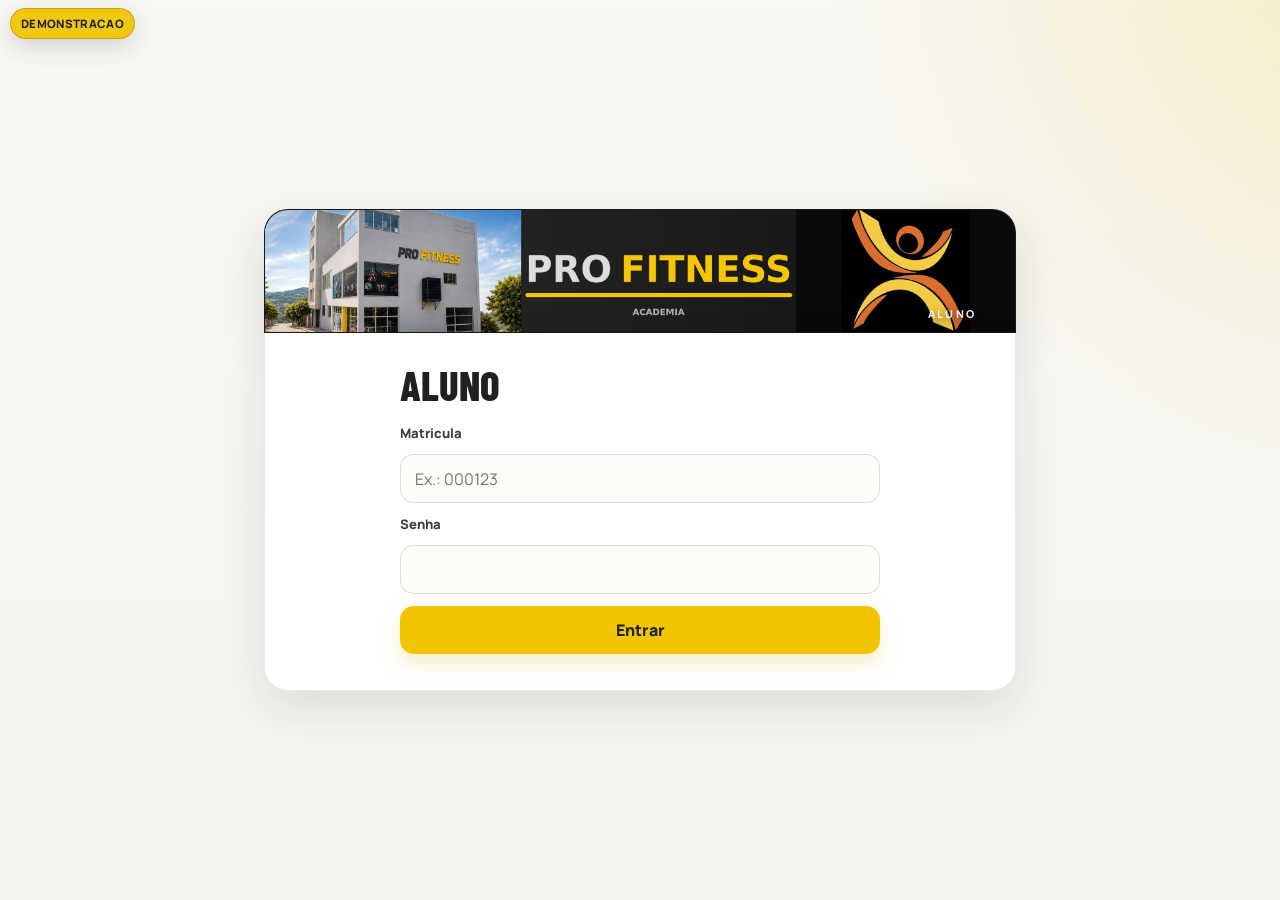
==== commit 78512f5e: "Integrate enrollment and unify app headers" ====
--- a/index.html
+++ b/index.html
@@ -9,34 +9,21 @@
     <link rel="preconnect" href="https://fonts.googleapis.com" />
     <link rel="preconnect" href="https://fonts.gstatic.com" crossorigin />
     <link href="https://fonts.googleapis.com/css2?family=Barlow+Condensed:wght@600;700;800&family=Manrope:wght@400;500;600;700;800&display=swap" rel="stylesheet" />
-    <link rel="stylesheet" href="assets/css/style.css?v=20260711-auth8" />
+    <link rel="stylesheet" href="assets/css/style.css?v=20260712-final-v4" />
     <link rel="manifest" href="manifest.webmanifest" />
   </head>
 <body>
     <div class="environment-badge" data-environment-badge hidden></div>
     <div class="student-app-shell">
       <section class="enrollment-view" id="onboardingView">
-        <div class="enrollment-visual">
-          <img src="assets/images/pro-fitness-fachada.png" alt="Fachada da Pro Fitness Academia" />
-          <div class="enrollment-shade"></div>
-          <div class="enrollment-brand">
-            <span class="brand-symbol">PF</span>
-            <div>
-              <strong>PRO FITNESS</strong>
-              <small>Academia &bull; Carmo-RJ</small>
-            </div>
-          </div>
-          <div class="enrollment-copy">
-            <p>Seu treino, sua rotina</p>
-            <h1>Movimento que acompanha voce.</h1>
-          </div>
-        </div>
+        <header class="enrollment-visual auth-brand-header official-banner-header" aria-label="Pro Fitness Academia">
+          <img class="official-header-banner" src="assets/images/pro-fitness-header-oficial.jpg" alt="Fachada e logotipo oficial da Pro Fitness Academia" />
+          <span class="header-role-label">ALUNO</span>
+        </header>
 
         <div class="enrollment-panel">
           <div id="enrollmentWelcome">
-            <span class="section-kicker">AREA DO ALUNO</span>
-            <h2>Entre no seu aplicativo</h2>
-            <p>Use o numero de matricula informado pela Pro Fitness e sua senha.</p>
+            <h2>Aluno</h2>
             <form id="studentLoginForm" class="student-form login-form">
               <label for="studentLogin">Matricula</label>
               <input id="studentLogin" inputmode="numeric" name="login" autocomplete="username" placeholder="Ex.: 000123" required />
@@ -49,9 +36,8 @@
           </div>
 
           <div id="passwordChangeCard" hidden>
-            <span class="section-kicker">PRIMEIRO ACESSO</span>
-            <h2>Crie sua senha definitiva</h2>
-            <p>A senha temporaria deve ser alterada antes de acessar seus dados.</p>
+            <h2>Criar nova senha</h2>
+            <p class="password-rule">Minimo de 8 caracteres, com letra e numero.</p>
             <form id="studentPasswordChangeForm" class="student-form login-form">
               <label>Senha temporaria<input type="password" name="currentPassword" autocomplete="current-password" required /></label>
               <label>Nova senha<input type="password" name="newPassword" autocomplete="new-password" minlength="8" required /></label>
@@ -65,11 +51,11 @@
       </section>
 
       <section class="student-view" id="studentView" hidden>
+        <header class="student-photo-header official-banner-header" aria-label="Pro Fitness Academia">
+          <img class="official-header-banner" src="assets/images/pro-fitness-header-fino.jpg" alt="Fachada e logotipo oficial da Pro Fitness Academia" />
+          <span class="header-role-label">ALUNO</span>
+        </header>
         <header class="app-topbar">
-          <div class="compact-brand">
-            <span class="brand-symbol small">PF</span>
-            <div><strong>PRO FITNESS</strong><small>Carmo-RJ</small></div>
-          </div>
           <div class="topbar-actions">
             <button class="sync-chip" id="studentSyncButton" type="button" aria-label="Sincronizar dados">
               <i id="studentSyncDot"></i><span id="studentSyncText">Dados locais</span>
@@ -95,37 +81,38 @@
           </section>
 
           <section class="app-screen" id="workoutsScreen" data-screen-panel="workouts">
-            <div class="screen-heading"><div><span class="section-kicker">MINHA ROTINA</span><h1>Treinos</h1></div><span class="screen-counter" id="workoutCount">0 ativos</span></div>
+            <div class="screen-heading"><h1>Treinos</h1><span class="screen-counter" id="workoutCount">0 ativos</span></div>
             <article class="active-session-card" id="activeSessionCard" hidden></article>
             <div class="segmented-filter" id="workoutDivisionFilter"></div>
             <div class="content-stack" id="workoutCards"></div>
           </section>
 
           <section class="app-screen" id="agendaScreen" data-screen-panel="agenda">
-            <div class="screen-heading"><div><span class="section-kicker">SUA SEMANA</span><h1>Agenda</h1></div><button class="icon-action" id="agendaTodayButton" type="button">Hoje</button></div>
+            <div class="screen-heading"><h1>Agenda</h1><button class="icon-action" id="agendaTodayButton" type="button">Hoje</button></div>
             <div class="week-strip" id="agendaWeekStrip"></div>
             <div class="content-stack" id="scheduleCards"></div>
-            <div class="section-heading"><div><span class="section-kicker">FREQUENCIA</span><h2>Permanencia</h2></div></div>
+            <div class="section-heading"><h2>Presencas</h2></div>
             <section class="metric-grid compact" id="presenceSummary"></section>
             <div class="history-list" id="presenceHistory"></div>
           </section>
 
           <section class="app-screen" id="evolutionScreen" data-screen-panel="evolution">
-            <div class="screen-heading"><div><span class="section-kicker">SEU PROGRESSO</span><h1>Evolucao</h1></div><select id="evolutionPeriod" aria-label="Periodo"><option value="7">7 dias</option><option value="30" selected>30 dias</option><option value="90">90 dias</option></select></div>
+            <div class="screen-heading"><h1>Evolucao</h1><select id="evolutionPeriod" aria-label="Periodo"><option value="7">7 dias</option><option value="30" selected>30 dias</option><option value="90">90 dias</option></select></div>
             <section class="metric-grid" id="evolutionMetricGrid"></section>
-            <article class="feature-card physical-evolution-card"><div class="section-heading"><div><span class="section-kicker">AVALIACAO FISICA</span><h2>Medidas e composicao</h2></div></div><div class="physical-evolution-grid" id="physicalEvolutionGrid"></div><div class="history-list" id="physicalEvolutionHistory"></div></article>
-            <article class="chart-card"><div class="section-heading"><div><span class="section-kicker">CONSISTENCIA</span><h2>Treinos por semana</h2></div></div><div class="bar-chart" id="workoutConsistencyChart"></div></article>
-            <article class="feature-card"><div class="section-heading"><div><span class="section-kicker">CARGAS E SERIES</span><h2>Por exercicio</h2></div></div><div class="exercise-progress-list" id="exerciseProgressList"></div></article>
+            <article class="feature-card physical-evolution-card"><div class="section-heading"><h2>Avaliacao fisica</h2></div><div class="physical-evolution-grid" id="physicalEvolutionGrid"></div><div class="history-list" id="physicalEvolutionHistory"></div></article>
+            <article class="chart-card"><div class="section-heading"><h2>Treinos por semana</h2></div><div class="bar-chart" id="workoutConsistencyChart"></div></article>
+            <article class="feature-card"><div class="section-heading"><h2>Cargas por exercicio</h2></div><div class="exercise-progress-list" id="exerciseProgressList"></div></article>
           </section>
 
           <section class="app-screen" id="paymentsScreen" data-screen-panel="payments">
-            <div class="screen-heading"><div><span class="section-kicker">SUA CONTA</span><h1>Mensalidade</h1></div></div>
+            <div class="screen-heading"><h1>Mensalidade</h1></div>
             <article class="payment-status-card" id="paymentHero"></article>
             <article class="notice-card" id="paymentAlertCard" hidden></article>
-            <div class="section-heading"><div><span class="section-kicker">HISTORICO</span><h2>Ultimas mensalidades</h2></div></div>
+            <div class="section-heading"><h2>Historico</h2></div>
             <div class="history-list payment-history" id="paymentHistory"></div>
             <a class="whatsapp-action" id="paymentWhatsappButton" href="#" target="_blank" rel="noopener">Falar com a academia</a>
           </section>
+          <footer class="developer-credit">Desenvolvido por <strong>@almir.lk</strong></footer>
         </main>
 
         <nav class="bottom-navigation" aria-label="Navegacao principal">
@@ -140,7 +127,7 @@
 
     <dialog class="student-dialog qr-dialog" id="gateQrDialog">
       <button class="dialog-close" data-close-dialog="gateQrDialog" type="button" aria-label="Fechar">&times;</button>
-      <span class="section-kicker">ACESSO</span><h2>Meu QR Code</h2>
+      <h2>Meu QR Code</h2>
       <div class="qr-display" id="gateQrContainer"></div>
       <div id="gateAccessDetails"></div>
       <button class="secondary-action full" id="refreshGateQrButton" type="button">Atualizar QR</button>
@@ -180,11 +167,11 @@
     <div class="toast" id="toast" role="status" aria-live="polite"></div>
 
     <script src="assets/vendor/qrcode.min.js"></script>
-    <script src="assets/js/app-config.js"></script>
-<script src="assets/js/demo-data.js?v=20260711-auth8"></script>
-    <script src="assets/js/finance-core.js?v=20260711-auth8"></script>
-    <script src="assets/js/shared-data.js?v=20260711-auth8"></script>
-    <script src="assets/js/app.js?v=20260711-auth8"></script>
-    <script src="assets/js/pwa.js"></script>
+    <script src="assets/js/app-config.js?v=20260712-final-v4"></script>
+<script src="assets/js/demo-data.js?v=20260712-final-v4"></script>
+    <script src="assets/js/finance-core.js?v=20260712-final-v4"></script>
+    <script src="assets/js/shared-data.js?v=20260712-final-v4"></script>
+    <script src="assets/js/app.js?v=20260712-final-v4"></script>
+    <script src="assets/js/pwa.js?v=20260712-final-v4"></script>
   </body>
 </html>
--- a/assets/css/style.css
+++ b/assets/css/style.css
@@ -1828,3 +1828,509 @@
 @keyframes pf-login-spin {
   to { transform: rotate(360deg); }
 }
+
+/* ======================================================================
+   2026-07-12 - ETAPA 1: LOGIN COMPACTO + CABECALHO HIBRIDO
+   Foto da academia preservada sem corte agressivo e wordmark cinza/preto/amarelo.
+   ====================================================================== */
+.enrollment-view {
+  width: min(100%, 820px) !important;
+  min-height: 100vh !important;
+  margin: 0 auto;
+  padding: 22px;
+  display: flex !important;
+  flex-direction: column;
+  justify-content: center;
+  background: transparent;
+}
+
+.auth-brand-header {
+  height: 190px !important;
+  min-height: 190px !important;
+  display: grid !important;
+  grid-template-columns: minmax(0, 1.35fr) minmax(210px, .65fr) !important;
+  overflow: hidden;
+  border: 1px solid rgba(32, 33, 31, 0.12);
+  border-radius: 24px 24px 0 0;
+  background: #b9bab5;
+  box-shadow: 0 18px 46px rgba(31, 32, 29, 0.14);
+}
+
+.auth-brand-photo {
+  min-width: 0;
+  min-height: 0;
+  display: grid;
+  place-items: center;
+  overflow: hidden;
+  background: #aeb0ab;
+}
+
+.auth-brand-photo img,
+.enrollment-visual.auth-brand-header img {
+  width: 100% !important;
+  height: 100% !important;
+  min-height: 0 !important;
+  display: block;
+  object-fit: contain !important;
+  object-position: center !important;
+  filter: none !important;
+}
+
+.auth-brand-wordmark {
+  min-width: 0;
+  display: grid;
+  align-content: center;
+  justify-items: center;
+  gap: 11px;
+  padding: 22px 18px;
+  border-left: 1px solid rgba(32, 33, 31, 0.14);
+  background:
+    linear-gradient(135deg, rgba(255,255,255,.18), transparent 48%),
+    #b9bab5;
+  text-align: center;
+}
+
+.pf-wordmark {
+  display: flex;
+  align-items: baseline;
+  justify-content: center;
+  gap: .18em;
+  white-space: nowrap;
+  font-family: var(--font-display);
+  font-size: clamp(2.05rem, 6vw, 3.55rem);
+  font-weight: 800;
+  line-height: .86;
+  letter-spacing: -.035em;
+}
+
+.pf-wordmark span { color: #171817; }
+.pf-wordmark strong { color: var(--yellow); text-shadow: 0 1px 0 rgba(0,0,0,.14); }
+
+.auth-brand-wordmark > small {
+  color: #333430;
+  font-size: .72rem;
+  font-weight: 800;
+  letter-spacing: .19em;
+}
+
+.enrollment-panel {
+  min-height: 0 !important;
+  margin: 0 !important;
+  padding: 28px 30px 30px !important;
+  border: 1px solid rgba(32, 33, 31, 0.09);
+  border-top: 0;
+  border-radius: 0 0 24px 24px !important;
+  background: var(--surface);
+  box-shadow: 0 18px 46px rgba(31, 32, 29, 0.11);
+}
+
+.enrollment-panel > div {
+  width: 100%;
+  max-width: 480px;
+  margin: 0 auto;
+}
+
+.enrollment-panel h2 {
+  margin-bottom: 19px;
+  font-size: clamp(2rem, 7vw, 2.55rem);
+}
+
+.login-form {
+  gap: 12px;
+}
+
+.login-form label {
+  font-size: .82rem;
+}
+
+.password-rule {
+  margin: -5px 0 17px !important;
+  color: var(--graphite) !important;
+  font-size: .78rem !important;
+  line-height: 1.45 !important;
+}
+
+.form-feedback:empty {
+  display: none;
+}
+
+.form-feedback:not(:empty) {
+  display: block;
+  min-height: 0;
+  margin-top: 11px !important;
+  padding: 10px 12px;
+  border-radius: 11px;
+  background: var(--danger-soft);
+}
+
+@media (min-width: 900px) {
+  .enrollment-view {
+    grid-template-columns: none !important;
+    padding: 34px;
+  }
+
+  .enrollment-visual,
+  .enrollment-visual img {
+    min-height: 0 !important;
+  }
+
+  .enrollment-panel {
+    display: block !important;
+    min-height: 0 !important;
+    padding: 32px 46px 36px !important;
+  }
+}
+
+@media (max-width: 620px) {
+  .enrollment-view {
+    width: 100% !important;
+    padding: 0;
+    justify-content: flex-start;
+  }
+
+  .auth-brand-header {
+    height: 166px !important;
+    min-height: 166px !important;
+    grid-template-columns: 58% 42% !important;
+    border: 0;
+    border-radius: 0;
+    box-shadow: none;
+  }
+
+  .auth-brand-wordmark {
+    padding: 15px 10px;
+  }
+
+  .pf-wordmark {
+    display: grid;
+    gap: 0;
+    font-size: clamp(2rem, 11vw, 2.75rem);
+  }
+
+  .auth-brand-wordmark > small {
+    font-size: .62rem;
+    letter-spacing: .13em;
+  }
+
+  .enrollment-panel {
+    flex: 1;
+    padding: 26px 22px calc(28px + env(safe-area-inset-bottom)) !important;
+    border: 0;
+    border-radius: 0 !important;
+    box-shadow: none;
+  }
+}
+
+/* 2026-07-12 - LOGO OFICIAL PRO FITNESS */
+.auth-brand-photo {
+  background: #8f918d;
+}
+
+.auth-brand-photo img,
+.enrollment-visual.auth-brand-header img,
+.prof-auth-visual.auth-brand-header img,
+.hybrid-app-header .auth-brand-photo img,
+.admin-auth-brand .auth-brand-photo img,
+.admin-header.hybrid-app-header .auth-brand-photo img {
+  object-fit: cover !important;
+  object-position: center center !important;
+}
+
+.auth-brand-wordmark {
+  padding: 18px 16px;
+  border-left-color: rgba(255,255,255,.12) !important;
+  background:
+    radial-gradient(circle at 78% 12%, rgba(242,197,0,.11), transparent 12rem),
+    linear-gradient(145deg, #2d2e2c, #111211 72%) !important;
+}
+
+.official-brand-logo {
+  width: min(100%, 330px);
+  max-height: 112px;
+  display: block;
+  object-fit: contain;
+}
+
+.auth-brand-wordmark > small {
+  color: rgba(255,255,255,.78) !important;
+  font-size: .7rem;
+  letter-spacing: .22em;
+}
+
+.lock-brand-logo {
+  width: min(100%, 270px);
+  margin: 0 auto 22px;
+  display: block;
+}
+
+@media (max-width: 620px) {
+  .official-brand-logo {
+    width: min(100%, 210px);
+    max-height: 88px;
+  }
+
+  .auth-brand-wordmark > small {
+    font-size: .58rem;
+    letter-spacing: .15em;
+  }
+}
+
+
+/* 2026-07-12 - ETAPA 3: APP DO ALUNO COMPACTO */
+.student-view .app-content {
+  padding-top: 16px;
+}
+
+.student-view .screen-heading {
+  min-height: 42px;
+  margin-bottom: 14px;
+  align-items: center;
+}
+
+.student-view .screen-heading h1 {
+  font-size: clamp(2.05rem, 8vw, 2.45rem);
+  line-height: .95;
+}
+
+.student-view .section-heading {
+  min-height: 32px;
+  margin: 19px 0 10px;
+  align-items: center;
+}
+
+.student-view .section-heading h2 {
+  font-size: clamp(1.4rem, 6vw, 1.65rem);
+  line-height: 1;
+}
+
+.student-view .feature-card,
+.student-view .chart-card,
+.student-view .notice-card,
+.student-view .active-session-card,
+.student-view .payment-status-card {
+  margin-bottom: 11px;
+  padding: 16px;
+}
+
+.student-view .content-stack,
+.student-view .history-list,
+.student-view .exercise-progress-list {
+  gap: 8px;
+}
+
+.student-view .segmented-filter {
+  margin-bottom: 12px;
+}
+
+.student-view .week-strip {
+  margin-bottom: 13px;
+}
+
+.student-view .agenda-card,
+.student-view .history-row,
+.student-view .exercise-progress-row {
+  padding: 13px;
+}
+
+.student-view .metric-grid,
+.student-view .today-grid {
+  gap: 8px;
+  margin-bottom: 11px;
+}
+
+.student-view .metric-card,
+.student-view .today-card {
+  padding: 14px;
+}
+
+.student-view .physical-evolution-grid {
+  gap: 8px;
+  margin-bottom: 11px;
+}
+
+.student-view .physical-evolution-grid article {
+  padding: 11px;
+}
+
+.student-view .bar-chart {
+  min-height: 136px;
+  padding-top: 12px;
+}
+
+.student-view .bar-column {
+  height: 118px;
+}
+
+.student-view .payment-value {
+  margin: 16px 0 6px;
+  font-size: 2.7rem;
+}
+
+.student-view .payment-meta-grid {
+  margin-top: 13px;
+}
+
+.qr-dialog > h2 {
+  margin-right: 44px;
+}
+
+@media (max-width: 370px) {
+  .student-view .app-content {
+    padding-top: 13px;
+  }
+
+  .student-view .screen-heading {
+    margin-bottom: 12px;
+  }
+
+  .student-view .feature-card,
+  .student-view .chart-card,
+  .student-view .payment-status-card {
+    padding: 14px;
+  }
+}
+
+/* 2026-07-12 - ETAPA 4: garante a troca real entre login e aplicativo. */
+#onboardingView[hidden],
+#studentView[hidden] {
+  display: none !important;
+}
+
+/* Etapa 4: o selo de demonstracao nao deve cobrir os controles do aluno. */
+body:has(#onboardingView:not([hidden])) .environment-badge {
+  top: max(8px, env(safe-area-inset-top));
+  left: 10px;
+  right: auto;
+}
+body:has(#studentView:not([hidden])) .environment-badge {
+  top: calc(58px + env(safe-area-inset-top));
+  right: 14px;
+  left: auto;
+  padding: 3px 7px;
+  font-size: .55rem;
+  box-shadow: none;
+}
+
+
+/* Etapa 4: evita rolagem horizontal residual em celulares estreitos. */
+@media (max-width: 370px) {
+  .student-view .segmented-filter,
+  .student-view .week-strip {
+    width: 100%;
+    margin-left: 0;
+    margin-right: 0;
+    padding-left: 0;
+    padding-right: 0;
+  }
+}
+
+/* ======================================================================
+   2026-07-12 - CABEÇALHO OFICIAL FINO
+   Usa a arte aprovada com foto da academia e logotipo oficial.
+   ====================================================================== */
+.official-banner-header {
+  position: relative !important;
+  display: block !important;
+  overflow: hidden !important;
+  background: #171817 !important;
+}
+
+.official-header-banner {
+  width: 100% !important;
+  height: 100% !important;
+  display: block !important;
+  object-fit: fill !important;
+  object-position: center !important;
+}
+
+.header-role-label {
+  position: absolute;
+  right: 5.2%;
+  bottom: 11px;
+  z-index: 2;
+  color: rgba(255,255,255,.9);
+  font-size: .68rem;
+  font-weight: 800;
+  letter-spacing: .2em;
+  text-transform: uppercase;
+  text-shadow: 0 2px 9px rgba(0,0,0,.75);
+}
+
+.enrollment-visual.auth-brand-header.official-banner-header {
+  height: 142px !important;
+  min-height: 142px !important;
+}
+
+@media (max-width: 620px) {
+  .enrollment-visual.auth-brand-header.official-banner-header {
+    height: 104px !important;
+    min-height: 104px !important;
+  }
+  .header-role-label {
+    right: 4.5%;
+    bottom: 7px;
+    font-size: .56rem;
+  }
+  .enrollment-panel {
+    min-height: calc(100vh - 104px) !important;
+  }
+}
+
+/* 2026-07-12 - CABECALHO OFICIAL SEM DISTORCAO */
+.official-header-banner {
+  object-fit: contain !important;
+  background: #0d0e0d;
+}
+
+.student-photo-header {
+  width: 100%;
+  height: 52px;
+  min-height: 52px;
+  border-bottom: 1px solid rgba(255,255,255,.08);
+}
+
+.student-photo-header .header-role-label {
+  right: 4.5%;
+  bottom: 5px;
+  font-size: .5rem;
+}
+
+.student-view .app-topbar {
+  min-height: calc(52px + env(safe-area-inset-top));
+  justify-content: flex-end;
+  padding: calc(8px + env(safe-area-inset-top)) 14px 8px;
+}
+
+.student-view .topbar-actions {
+  width: 100%;
+  justify-content: flex-end;
+}
+
+body:has(#studentView:not([hidden])) .environment-badge {
+  top: calc(106px + env(safe-area-inset-top));
+}
+
+.developer-credit {
+  margin: 20px 0 8px;
+  color: #666861;
+  font-size: .74rem;
+  font-weight: 600;
+  line-height: 1.4;
+  text-align: center;
+}
+
+.developer-credit strong {
+  color: #30312e;
+  font-weight: 800;
+}
+.enrollment-visual.auth-brand-header.official-banner-header {
+  height: 124px !important;
+  min-height: 124px !important;
+}
+@media (max-width: 620px) {
+  .enrollment-visual.auth-brand-header.official-banner-header {
+    height: 92px !important;
+    min-height: 92px !important;
+  }
+  .enrollment-panel { min-height: calc(100vh - 92px) !important; }
+}
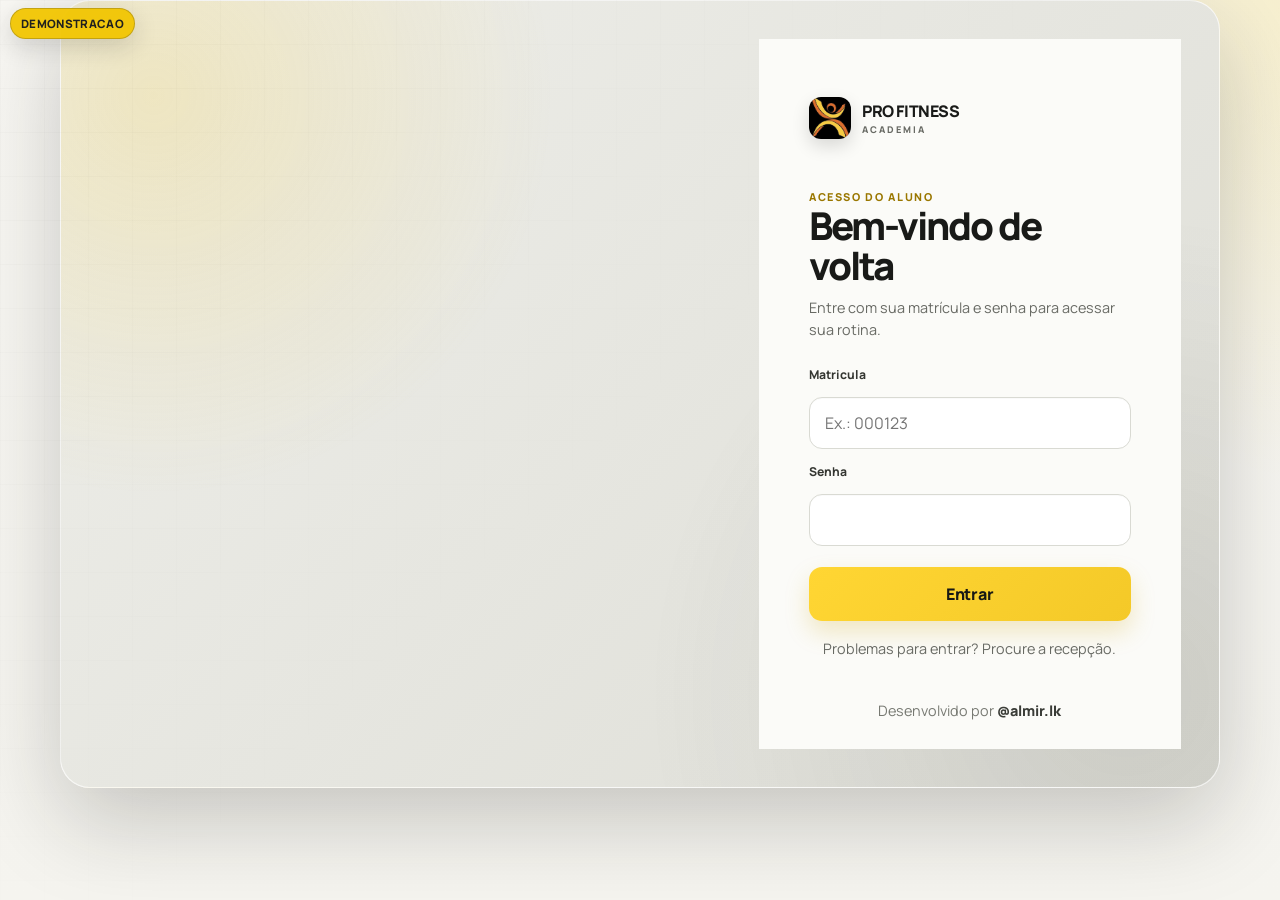
==== commit b5a2065b: "Redesign unified login experiences" ====
--- a/index.html
+++ b/index.html
@@ -10,20 +10,29 @@
     <link rel="preconnect" href="https://fonts.gstatic.com" crossorigin />
     <link href="https://fonts.googleapis.com/css2?family=Barlow+Condensed:wght@600;700;800&family=Manrope:wght@400;500;600;700;800&display=swap" rel="stylesheet" />
     <link rel="stylesheet" href="assets/css/style.css?v=20260712-final-v4" />
+    <link rel="stylesheet" href="assets/css/login.css?v=20260713-login-v1" />
     <link rel="manifest" href="manifest.webmanifest" />
   </head>
 <body>
     <div class="environment-badge" data-environment-badge hidden></div>
     <div class="student-app-shell">
       <section class="enrollment-view" id="onboardingView">
-        <header class="enrollment-visual auth-brand-header official-banner-header" aria-label="Pro Fitness Academia">
-          <img class="official-header-banner" src="assets/images/pro-fitness-header-oficial.jpg" alt="Fachada e logotipo oficial da Pro Fitness Academia" />
-          <span class="header-role-label">ALUNO</span>
+        <header class="enrollment-visual login-hero" aria-label="Pro Fitness Academia">
+          <img class="login-hero-photo" src="assets/images/pro-fitness-fachada.png" alt="Fachada da Pro Fitness Academia em Carmo, Rio de Janeiro" />
+          <div class="login-hero-copy">
+            <span class="login-role-badge">Área do aluno</span>
+            <p>Pro Fitness Academia <i></i> Carmo-RJ</p>
+            <h1>Seu treino<br />começa aqui.</h1>
+            <small>Acompanhe sua rotina, evolução e pagamentos em um só lugar.</small>
+          </div>
         </header>
 
         <div class="enrollment-panel">
           <div id="enrollmentWelcome">
-            <h2>Aluno</h2>
+            <div class="login-form-brand" aria-hidden="true"><img src="assets/images/pro-fitness-logo-oficial.jpg" alt="" /><span><strong>PRO FITNESS</strong><small>ACADEMIA</small></span></div>
+            <span class="login-form-kicker">Acesso do aluno</span>
+            <h2>Bem-vindo de volta</h2>
+            <p class="login-form-intro">Entre com sua matrícula e senha para acessar sua rotina.</p>
             <form id="studentLoginForm" class="student-form login-form">
               <label for="studentLogin">Matricula</label>
               <input id="studentLogin" inputmode="numeric" name="login" autocomplete="username" placeholder="Ex.: 000123" required />
@@ -33,9 +42,13 @@
             </form>
                         <p class="form-feedback" id="studentLoginFeedback" aria-live="polite"></p>
             <p id="onboardingHint" hidden></p>
+            <p class="login-support">Problemas para entrar? Procure a recepção.</p>
+            <p class="login-developer-credit">Desenvolvido por <strong>@almir.lk</strong></p>
           </div>
 
           <div id="passwordChangeCard" hidden>
+            <div class="login-form-brand" aria-hidden="true"><img src="assets/images/pro-fitness-logo-oficial.jpg" alt="" /><span><strong>PRO FITNESS</strong><small>ACADEMIA</small></span></div>
+            <span class="login-form-kicker">Primeiro acesso</span>
             <h2>Criar nova senha</h2>
             <p class="password-rule">Minimo de 8 caracteres, com letra e numero.</p>
             <form id="studentPasswordChangeForm" class="student-form login-form">
--- a/assets/css/login.css
+++ b/assets/css/login.css
@@ -0,0 +1,504 @@
+:root {
+  --login-ink: #191a18;
+  --login-muted: #686a64;
+  --login-yellow: #f4c928;
+  --login-yellow-deep: #dfa900;
+  --login-paper: #fbfbf8;
+  --login-line: #d9dad3;
+}
+
+/* Identidade compartilhada das tres telas de acesso. */
+.enrollment-view,
+.prof-auth-view:not(.prof-lock-view),
+.admin-auth-view {
+  min-height: 100vh !important;
+  padding: clamp(18px, 3vw, 42px) !important;
+  display: grid !important;
+  place-items: center !important;
+  background:
+    radial-gradient(circle at 8% 12%, rgba(244, 201, 40, .2), transparent 25rem),
+    radial-gradient(circle at 92% 88%, rgba(31, 33, 30, .1), transparent 30rem),
+    linear-gradient(135deg, #eeeee9 0%, #deded7 100%) !important;
+}
+
+.enrollment-view::before,
+.prof-auth-view:not(.prof-lock-view)::before,
+.admin-auth-view::before {
+  content: "";
+  position: fixed;
+  inset: 0;
+  pointer-events: none;
+  opacity: .26;
+  background-image: linear-gradient(rgba(30, 31, 29, .08) 1px, transparent 1px), linear-gradient(90deg, rgba(30, 31, 29, .08) 1px, transparent 1px);
+  background-size: 44px 44px;
+  mask-image: linear-gradient(135deg, #000, transparent 58%);
+}
+
+.enrollment-view,
+.prof-auth-view:not(.prof-lock-view),
+.admin-auth-view,
+.enrollment-view *,
+.prof-auth-view:not(.prof-lock-view) *,
+.admin-auth-view * {
+  box-sizing: border-box;
+}
+
+.enrollment-view,
+.prof-auth-view:not(.prof-lock-view),
+.admin-auth-view {
+  grid-template-columns: 1fr !important;
+}
+
+.enrollment-view,
+.prof-auth-shell,
+.admin-auth-shell {
+  width: min(100%, 1160px) !important;
+}
+
+.enrollment-view,
+.prof-auth-shell,
+.admin-auth-shell {
+  position: relative;
+  z-index: 1;
+  min-height: min(700px, calc(100vh - clamp(36px, 6vw, 84px))) !important;
+  display: grid !important;
+  grid-template-columns: minmax(0, 1.22fr) minmax(380px, .78fr) !important;
+  overflow: hidden;
+  border: 1px solid rgba(255, 255, 255, .7);
+  border-radius: 30px !important;
+  background: var(--login-paper);
+  box-shadow: 0 32px 90px rgba(26, 27, 24, .22);
+}
+
+.login-hero {
+  position: relative !important;
+  min-width: 0;
+  min-height: 100% !important;
+  height: auto !important;
+  overflow: hidden;
+  background: #20211f !important;
+}
+
+.login-hero-photo {
+  position: absolute;
+  inset: 0;
+  width: 100%;
+  height: 100%;
+  display: block;
+  object-fit: cover;
+  object-position: 48% center;
+  filter: saturate(.82) contrast(1.05);
+  transform: scale(1.015);
+}
+
+.login-hero::after {
+  content: "";
+  position: absolute;
+  inset: 0;
+  background:
+    linear-gradient(180deg, rgba(14, 15, 14, .1) 15%, rgba(14, 15, 14, .78) 100%),
+    linear-gradient(90deg, rgba(14, 15, 14, .46), transparent 72%);
+}
+
+.login-hero-copy {
+  position: absolute;
+  z-index: 2;
+  left: clamp(28px, 5vw, 62px);
+  right: clamp(28px, 5vw, 62px);
+  bottom: clamp(34px, 6vh, 64px);
+  color: #fff;
+  text-shadow: 0 2px 20px rgba(0, 0, 0, .25);
+}
+
+.login-role-badge {
+  display: inline-flex;
+  align-items: center;
+  min-height: 30px;
+  padding: 0 13px;
+  border: 1px solid rgba(255, 255, 255, .34);
+  border-radius: 999px;
+  color: var(--login-ink);
+  background: var(--login-yellow);
+  font-size: .69rem;
+  font-weight: 800;
+  letter-spacing: .12em;
+  text-shadow: none;
+  text-transform: uppercase;
+}
+
+.login-hero .login-role-badge {
+  width: max-content !important;
+  display: inline-flex !important;
+  color: var(--login-ink) !important;
+}
+
+.login-hero-copy > p {
+  margin: 23px 0 10px;
+  display: flex;
+  align-items: center;
+  gap: 9px;
+  font-size: .72rem;
+  font-style: normal;
+  font-weight: 700;
+  letter-spacing: .13em;
+  text-transform: uppercase;
+}
+
+.login-hero-copy > p i {
+  width: 5px;
+  height: 5px;
+  border-radius: 50%;
+  background: var(--login-yellow);
+}
+
+.login-hero-copy h1 {
+  max-width: 630px;
+  margin: 0;
+  color: #fff;
+  font-size: clamp(3.2rem, 5.4vw, 5.65rem);
+  line-height: .9;
+  letter-spacing: -.065em;
+}
+
+.login-hero-copy small {
+  max-width: 510px;
+  margin-top: 20px;
+  display: block;
+  color: rgba(255, 255, 255, .82);
+  font-size: clamp(.86rem, 1.25vw, 1rem);
+  line-height: 1.55;
+  text-shadow: 0 2px 14px rgba(0, 0, 0, .42);
+}
+
+.enrollment-panel,
+.prof-auth-card,
+.admin-auth-card {
+  grid-column: 2;
+  width: 100% !important;
+  min-width: 0;
+  min-height: 100% !important;
+  margin: 0 !important;
+  padding: clamp(34px, 5vw, 58px) clamp(28px, 4vw, 50px) 28px !important;
+  display: flex !important;
+  flex-direction: column;
+  justify-content: center;
+  border: 0 !important;
+  border-radius: 0 !important;
+  background: var(--login-paper) !important;
+  box-shadow: none !important;
+}
+
+.enrollment-panel > div,
+.prof-auth-card,
+.admin-auth-card {
+  align-self: stretch;
+}
+
+.login-form-brand {
+  margin-bottom: clamp(30px, 5vh, 52px);
+  display: flex;
+  align-items: center;
+  gap: 11px;
+}
+
+.login-form-brand img {
+  width: 42px;
+  height: 42px;
+  border-radius: 12px;
+  object-fit: cover;
+  box-shadow: 0 7px 18px rgba(0, 0, 0, .14);
+}
+
+.login-form-brand span {
+  display: grid;
+  gap: 1px;
+}
+
+.login-form-brand strong {
+  color: var(--login-ink);
+  font-size: 1rem;
+  font-weight: 800;
+  letter-spacing: -.025em;
+}
+
+.login-form-brand small {
+  color: var(--login-muted);
+  font-size: .58rem;
+  font-weight: 800;
+  letter-spacing: .22em;
+}
+
+.login-form-kicker {
+  margin-bottom: 8px;
+  color: #9a7700;
+  font-size: .68rem;
+  font-weight: 800;
+  letter-spacing: .15em;
+  text-transform: uppercase;
+}
+
+.enrollment-panel h2,
+.prof-auth-card h1,
+.admin-auth-card h1 {
+  margin: 0 !important;
+  color: var(--login-ink);
+  font-size: clamp(2rem, 3vw, 2.65rem) !important;
+  line-height: 1.02;
+  letter-spacing: -.055em;
+}
+
+.enrollment-panel h2 {
+  font-family: "Manrope", sans-serif !important;
+  text-transform: none !important;
+}
+
+#passwordChangeCard[hidden],
+#profPasswordChangeCard[hidden],
+#adminPasswordChangeCard[hidden],
+#profLoginCard[hidden],
+#adminLoginCard[hidden],
+#enrollmentWelcome[hidden] {
+  display: none !important;
+}
+
+.login-form-intro {
+  margin: 12px 0 25px !important;
+  color: var(--login-muted) !important;
+  font-size: .88rem;
+  line-height: 1.55 !important;
+}
+
+.enrollment-panel .login-form,
+.prof-auth-card .prof-auth-form,
+.admin-auth-card .admin-auth-form {
+  margin: 0 !important;
+  display: grid;
+  gap: 14px !important;
+}
+
+.enrollment-panel .login-form label,
+.prof-auth-card .prof-auth-form label,
+.admin-auth-card .admin-auth-form label {
+  display: grid;
+  gap: 7px;
+  color: #343631;
+  font-size: .76rem !important;
+  font-weight: 750;
+}
+
+.enrollment-panel .login-form input,
+.prof-auth-card .prof-auth-form input,
+.admin-auth-card .admin-auth-form input {
+  width: 100%;
+  min-height: 52px !important;
+  padding: 0 15px !important;
+  border: 1px solid var(--login-line) !important;
+  border-radius: 13px !important;
+  outline: 0;
+  color: var(--login-ink);
+  background: #fff !important;
+  box-shadow: inset 0 1px 1px rgba(25, 26, 24, .025);
+  transition: border-color .18s ease, box-shadow .18s ease, transform .18s ease;
+}
+
+.enrollment-panel .login-form input:focus,
+.prof-auth-card .prof-auth-form input:focus,
+.admin-auth-card .admin-auth-form input:focus {
+  border-color: #c49a00 !important;
+  box-shadow: 0 0 0 4px rgba(244, 201, 40, .18);
+}
+
+.enrollment-panel .login-form button[type="submit"],
+.prof-auth-card .prof-auth-form button[type="submit"],
+.admin-auth-card .admin-auth-form button[type="submit"] {
+  min-height: 54px !important;
+  margin-top: 7px;
+  border: 0 !important;
+  border-radius: 13px !important;
+  color: #171815 !important;
+  background: linear-gradient(135deg, #ffd633, var(--login-yellow)) !important;
+  box-shadow: 0 11px 24px rgba(207, 159, 0, .22);
+  font-weight: 850;
+  letter-spacing: -.01em;
+  transition: transform .18s ease, box-shadow .18s ease, filter .18s ease;
+}
+
+.enrollment-panel .login-form button[type="submit"]:hover,
+.prof-auth-card .prof-auth-form button[type="submit"]:hover,
+.admin-auth-card .admin-auth-form button[type="submit"]:hover {
+  transform: translateY(-2px);
+  filter: saturate(1.08);
+  box-shadow: 0 15px 28px rgba(207, 159, 0, .27);
+}
+
+.login-support {
+  margin: 18px 0 0 !important;
+  color: var(--login-muted) !important;
+  font-size: .72rem;
+  line-height: 1.45 !important;
+  text-align: center;
+}
+
+.login-developer-credit {
+  margin: auto 0 0 !important;
+  padding-top: clamp(22px, 5vh, 42px);
+  color: #777972 !important;
+  font-size: .72rem;
+  line-height: 1.3 !important;
+  text-align: center;
+}
+
+.login-developer-credit strong {
+  color: #3a3c37;
+  font-weight: 800;
+}
+
+#passwordChangeCard .password-rule,
+#profPasswordChangeCard .password-rule,
+#adminPasswordChangeCard .password-rule {
+  margin: 11px 0 23px !important;
+  color: var(--login-muted) !important;
+  font-size: .8rem;
+  line-height: 1.5;
+}
+
+#cancelPasswordChange,
+#cancelProfPasswordChange,
+#cancelAdminPasswordChange {
+  min-height: 42px;
+  margin-top: 10px;
+  border: 0;
+  color: #555750;
+  background: transparent;
+  font-weight: 750;
+}
+
+.enrollment-panel .form-feedback,
+.prof-auth-card .prof-auth-feedback,
+.admin-auth-card .admin-auth-feedback {
+  min-height: 20px;
+  margin: 8px 0 0 !important;
+  font-size: .75rem;
+}
+
+@media (max-width: 800px) {
+  .enrollment-view,
+  .prof-auth-view:not(.prof-lock-view),
+  .admin-auth-view {
+    padding: 0 !important;
+    place-items: start stretch !important;
+    background: var(--login-paper) !important;
+  }
+
+  .enrollment-view,
+  .prof-auth-shell,
+  .admin-auth-shell {
+    width: 100% !important;
+    min-height: 100vh !important;
+    display: block !important;
+    overflow: visible;
+    border: 0;
+    border-radius: 0 !important;
+    box-shadow: none;
+  }
+
+  .login-hero {
+    width: 100%;
+    height: clamp(290px, 39vh, 370px) !important;
+    min-height: clamp(290px, 39vh, 370px) !important;
+  }
+
+  .login-hero-photo {
+    object-position: 45% center;
+  }
+
+  .login-hero-copy {
+    left: 22px;
+    right: 22px;
+    bottom: 42px;
+  }
+
+  .login-hero-copy > p {
+    margin: 16px 0 7px;
+    font-size: .61rem;
+  }
+
+  .login-hero-copy h1 {
+    font-size: clamp(2.65rem, 11.5vw, 3.35rem);
+  }
+
+  .login-hero-copy small {
+    max-width: 390px;
+    margin-top: 13px;
+    font-size: .78rem;
+  }
+
+  .enrollment-panel,
+  .prof-auth-card,
+  .admin-auth-card {
+    position: relative;
+    z-index: 3;
+    width: calc(100% - 24px) !important;
+    min-height: calc(61vh + 26px) !important;
+    margin: -26px 12px 0 !important;
+    padding: 30px 22px calc(22px + env(safe-area-inset-bottom)) !important;
+    border-radius: 24px 24px 0 0 !important;
+  }
+
+  .login-form-brand {
+    margin-bottom: 26px;
+  }
+
+  .login-developer-credit {
+    padding-top: 28px;
+  }
+}
+
+@media (max-width: 390px), (max-height: 690px) and (max-width: 800px) {
+  .login-hero {
+    height: 270px !important;
+    min-height: 270px !important;
+  }
+
+  .login-hero-copy {
+    bottom: 36px;
+  }
+
+  .login-hero-copy small {
+    display: none;
+  }
+
+  .login-form-brand {
+    margin-bottom: 20px;
+  }
+
+  .enrollment-panel,
+  .prof-auth-card,
+  .admin-auth-card {
+    padding-top: 26px !important;
+  }
+}
+
+@media (prefers-reduced-motion: no-preference) {
+  .login-hero-photo {
+    animation: login-photo-arrival 1.1s ease-out both;
+  }
+
+  .login-hero-copy > * {
+    animation: login-copy-arrival .62s ease-out both;
+  }
+
+  .login-hero-copy > :nth-child(2) { animation-delay: .08s; }
+  .login-hero-copy > :nth-child(3) { animation-delay: .14s; }
+  .login-hero-copy > :nth-child(4) { animation-delay: .2s; }
+
+  @keyframes login-photo-arrival {
+    from { opacity: .55; transform: scale(1.06); }
+    to { opacity: 1; transform: scale(1.015); }
+  }
+
+  @keyframes login-copy-arrival {
+    from { opacity: 0; transform: translateY(14px); }
+    to { opacity: 1; transform: translateY(0); }
+  }
+}
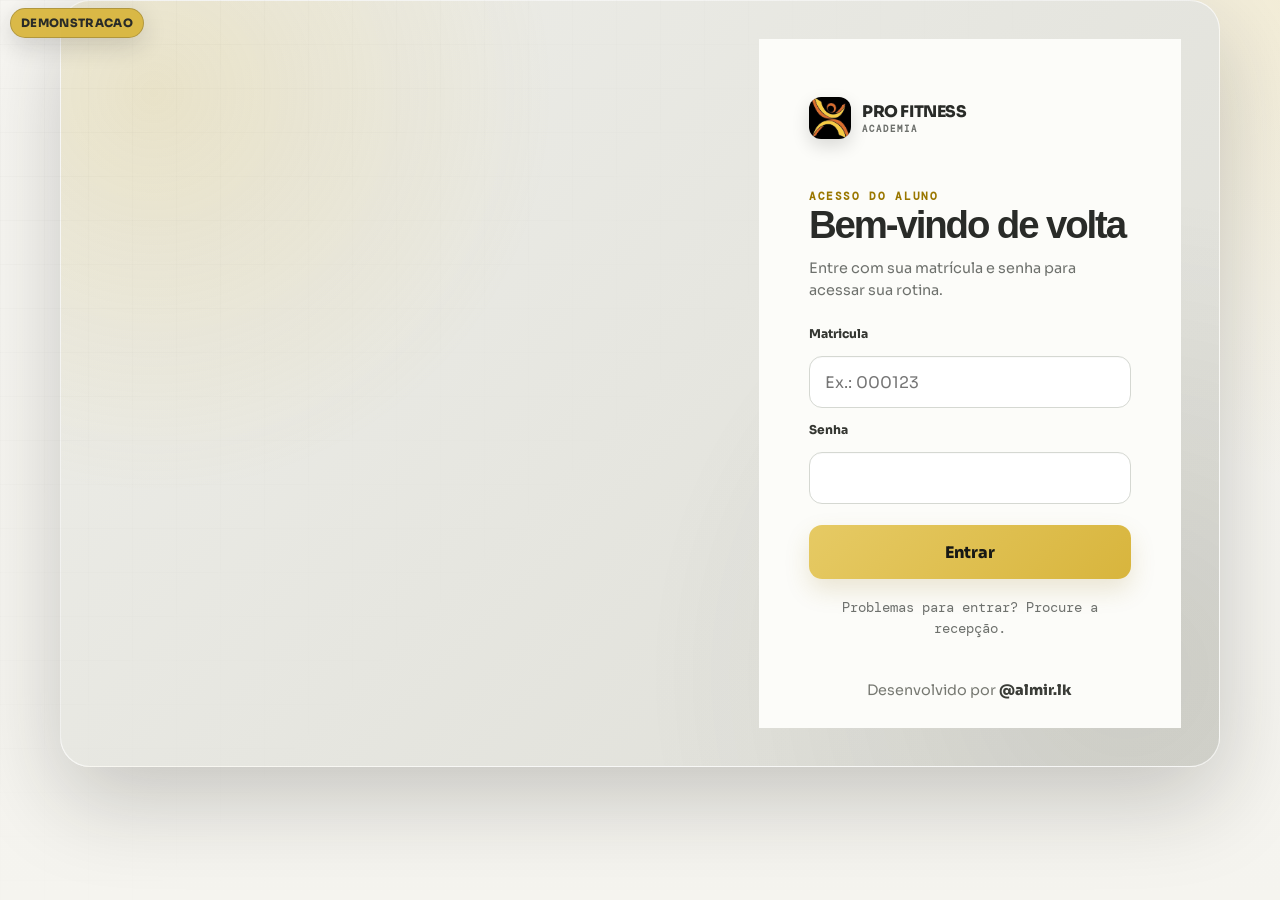
==== commit 5ca1e0e1: "Atualiza modulos e identidade visual" ====
--- a/index.html
+++ b/index.html
@@ -3,14 +3,19 @@
   <head>
     <meta charset="UTF-8" />
     <meta name="viewport" content="width=device-width, initial-scale=1.0, viewport-fit=cover" />
-    <meta name="theme-color" content="#f2c500" />
+    <meta name="theme-color" content="#d8b53d" />
     <meta name="description" content="Aplicativo do aluno da Pro Fitness Academia de Carmo-RJ." />
+    <meta name="apple-mobile-web-app-capable" content="yes" />
+    <meta name="apple-mobile-web-app-status-bar-style" content="black-translucent" />
+    <meta name="apple-mobile-web-app-title" content="Pro Fitness" />
     <title>Pro Fitness | App do Aluno</title>
+    <link rel="apple-touch-icon" href="assets/images/pro-fitness-logo-oficial.jpg" />
     <link rel="preconnect" href="https://fonts.googleapis.com" />
     <link rel="preconnect" href="https://fonts.gstatic.com" crossorigin />
-    <link href="https://fonts.googleapis.com/css2?family=Barlow+Condensed:wght@600;700;800&family=Manrope:wght@400;500;600;700;800&display=swap" rel="stylesheet" />
-    <link rel="stylesheet" href="assets/css/style.css?v=20260712-final-v4" />
-    <link rel="stylesheet" href="assets/css/login.css?v=20260713-login-v1" />
+    <link href="https://fonts.googleapis.com/css2?family=DM+Mono:wght@400;500&family=Sora:wght@400;500;600;700;800&display=swap" rel="stylesheet" />
+    <link rel="stylesheet" href="assets/css/brand.css?v=20260714-brand-harmony-v2" />
+    <link rel="stylesheet" href="assets/css/style.css?v=20260714-brand-harmony-v2" />
+    <link rel="stylesheet" href="assets/css/login.css?v=20260714-brand-harmony-v2" />
     <link rel="manifest" href="manifest.webmanifest" />
   </head>
 <body>
@@ -64,11 +69,11 @@
       </section>
 
       <section class="student-view" id="studentView" hidden>
-        <header class="student-photo-header official-banner-header" aria-label="Pro Fitness Academia">
-          <img class="official-header-banner" src="assets/images/pro-fitness-header-fino.jpg" alt="Fachada e logotipo oficial da Pro Fitness Academia" />
-          <span class="header-role-label">ALUNO</span>
-        </header>
         <header class="app-topbar">
+          <div class="compact-brand" aria-label="Pro Fitness Academia, Carmo-RJ">
+            <img class="brand-logo-small" src="assets/images/pro-fitness-logo-oficial.jpg" alt="" aria-hidden="true" />
+            <span><strong>PRO FITNESS</strong><small>Carmo-RJ</small></span>
+          </div>
           <div class="topbar-actions">
             <button class="sync-chip" id="studentSyncButton" type="button" aria-label="Sincronizar dados">
               <i id="studentSyncDot"></i><span id="studentSyncText">Dados locais</span>
@@ -80,16 +85,13 @@
         <main class="app-content">
           <section class="app-screen active" id="homeScreen" data-screen-panel="home">
             <div class="welcome-row">
-              <div><p id="homeGreeting">Ola</p><h1 id="homeStudentName">Aluno</h1></div>
+              <div><span class="home-eyebrow">SUA ROTINA DE HOJE</span><p id="homeGreeting">Olá</p><h1 id="homeStudentName">Aluno</h1></div>
               <span id="homeDateLabel"></span>
             </div>
-            <article class="access-pass" id="homeAccessPass">
-              <div class="access-copy"><span>ACESSO A ACADEMIA</span><strong id="homeAccessTitle">Verificando acesso</strong><p id="homeAccessReason">Aguarde a sincronizacao.</p><button id="openGateQrButton" type="button">Abrir meu QR</button></div>
-              <div class="access-pass-mark"><i></i><b>PF</b></div>
-            </article>
-            <section class="today-grid" id="homeSummary"></section>
             <article class="feature-card workout-next-card" id="homeWorkoutCard"></article>
             <article class="feature-card schedule-next-card" id="homeScheduleCard"></article>
+            <div class="section-heading home-insight-heading"><div><span class="section-kicker">SEUS NÚMEROS</span><h2>Resumo da semana</h2></div><button class="text-action" data-screen="evolution" type="button">Ver evolução</button></div>
+            <section class="today-grid" id="homeSummary"></section>
             <article class="notice-card" id="homePaymentAlert" hidden></article>
           </section>
 
@@ -103,6 +105,7 @@
           <section class="app-screen" id="agendaScreen" data-screen-panel="agenda">
             <div class="screen-heading"><h1>Agenda</h1><button class="icon-action" id="agendaTodayButton" type="button">Hoje</button></div>
             <div class="week-strip" id="agendaWeekStrip"></div>
+            <div class="agenda-day-heading"><div><span id="agendaSelectedWeekday">ATIVIDADES DO DIA</span><strong id="agendaSelectedDate">Hoje</strong></div><span id="agendaDayCount">0 atividades</span></div>
             <div class="content-stack" id="scheduleCards"></div>
             <div class="section-heading"><h2>Presencas</h2></div>
             <section class="metric-grid compact" id="presenceSummary"></section>
@@ -125,15 +128,27 @@
             <div class="history-list payment-history" id="paymentHistory"></div>
             <a class="whatsapp-action" id="paymentWhatsappButton" href="#" target="_blank" rel="noopener">Falar com a academia</a>
           </section>
+
+          <section class="app-screen" id="moreScreen" data-screen-panel="more">
+            <div class="screen-heading more-screen-heading"><div><span class="section-kicker">CONTA E SERVIÇOS</span><h1>Mais</h1></div></div>
+            <article class="more-profile-card" id="moreProfileCard"></article>
+            <nav class="more-link-list" aria-label="Outros recursos do aplicativo">
+              <button class="more-link" data-screen="evolution" type="button"><span class="more-link-icon evolution-glyph" aria-hidden="true"></span><span><strong>Minha evolução</strong><small>Frequência, cargas e avaliações</small></span><i aria-hidden="true">›</i></button>
+              <button class="more-link" data-screen="payments" type="button"><span class="more-link-icon payment-glyph" aria-hidden="true"></span><span><strong>Plano e mensalidade</strong><small>Vencimento e histórico de pagamentos</small></span><i aria-hidden="true">›</i></button>
+              <button class="more-link" id="openMoreProfileButton" type="button"><span class="more-link-icon profile-glyph" aria-hidden="true"></span><span><strong>Meus dados</strong><small>Cadastro, objetivo e acesso à conta</small></span><i aria-hidden="true">›</i></button>
+              <button class="more-link" id="installStudentAppButton" type="button"><span class="more-link-icon install-glyph" aria-hidden="true"></span><span><strong>Instalar Pro Fitness</strong><small id="installStudentAppHint">Adicionar à tela inicial deste celular</small></span><i aria-hidden="true">›</i></button>
+            </nav>
+            <article class="more-support-card"><span>PRECISA DE AJUDA?</span><strong>Fale com a equipe Pro Fitness</strong><p>A recepção pode ajudar com cadastro, plano e acesso.</p><a id="moreWhatsappButton" href="#" target="_blank" rel="noopener">Abrir WhatsApp</a></article>
+          </section>
           <footer class="developer-credit">Desenvolvido por <strong>@almir.lk</strong></footer>
         </main>
 
         <nav class="bottom-navigation" aria-label="Navegacao principal">
-          <button class="bottom-nav-item active" data-screen="home" type="button"><span class="nav-glyph home-glyph"></span><small>Inicio</small></button>
+          <button class="bottom-nav-item active" data-screen="home" type="button"><span class="nav-glyph home-glyph"></span><small>Início</small></button>
           <button class="bottom-nav-item" data-screen="workouts" type="button"><span class="nav-glyph workout-glyph"></span><small>Treino</small></button>
+          <button class="bottom-nav-item qr-nav-item" id="bottomGateQrButton" type="button" aria-label="Abrir QR Code de acesso"><span class="qr-nav-disc"><span class="nav-glyph qr-glyph"></span></span><small>QR</small></button>
           <button class="bottom-nav-item" data-screen="agenda" type="button"><span class="nav-glyph agenda-glyph"></span><small>Agenda</small></button>
-          <button class="bottom-nav-item" data-screen="evolution" type="button"><span class="nav-glyph evolution-glyph"></span><small>Evolucao</small></button>
-          <button class="bottom-nav-item" data-screen="payments" type="button"><span class="nav-glyph payment-glyph"></span><small>Mensalidade</small></button>
+          <button class="bottom-nav-item" data-screen="more" type="button"><span class="nav-glyph more-glyph"></span><small>Mais</small></button>
         </nav>
       </section>
     </div>
@@ -163,12 +178,14 @@
       <header class="session-header"><button class="session-back" id="closeWorkoutSessionButton" type="button">Sair</button><div><span id="sessionDivisionLabel">TREINO</span><strong id="sessionTitle">Seu treino</strong></div><time id="sessionTimer">00:00</time></header>
       <div class="session-progress"><i id="sessionProgressBar"></i></div>
       <main class="session-content" id="sessionExerciseList"></main>
+      <aside class="rest-timer-panel" id="restTimerPanel" hidden aria-live="polite"><div class="rest-timer-ring"><span id="restTimerValue">01:00</span></div><div><span>DESCANSO</span><strong id="restTimerExercise">Próxima série</strong></div><button id="skipRestTimerButton" type="button">Pular</button></aside>
       <footer class="session-footer"><span id="sessionSetCounter">0 de 0 series</span><button class="primary-action" id="finishWorkoutButton" type="button">Finalizar treino</button></footer>
     </dialog>
 
     <dialog class="student-dialog finish-dialog" id="finishWorkoutDialog">
       <button class="dialog-close" data-close-dialog="finishWorkoutDialog" type="button" aria-label="Fechar">&times;</button>
       <span class="section-kicker">CONCLUSAO</span><h2>Como foi o treino?</h2>
+      <div class="finish-workout-summary" id="finishWorkoutSummary"></div>
       <form id="finishWorkoutForm" class="student-form">
         <label>Dificuldade<select name="difficulty" required><option value="leve">Leve</option><option value="moderada" selected>Moderada</option><option value="alta">Alta</option></select></label>
         <label>Dor ou desconforto<select name="pain" required><option value="nenhuma" selected>Nenhuma</option><option value="leve">Leve</option><option value="moderada">Moderada</option><option value="forte">Forte</option></select></label>
@@ -180,11 +197,11 @@
     <div class="toast" id="toast" role="status" aria-live="polite"></div>
 
     <script src="assets/vendor/qrcode.min.js"></script>
-    <script src="assets/js/app-config.js?v=20260712-final-v4"></script>
-<script src="assets/js/demo-data.js?v=20260712-final-v4"></script>
-    <script src="assets/js/finance-core.js?v=20260712-final-v4"></script>
-    <script src="assets/js/shared-data.js?v=20260712-final-v4"></script>
-    <script src="assets/js/app.js?v=20260712-final-v4"></script>
-    <script src="assets/js/pwa.js?v=20260712-final-v4"></script>
+    <script src="assets/js/app-config.js?v=20260714-student-soft-v1"></script>
+<script src="assets/js/demo-data.js?v=20260714-student-soft-v1"></script>
+    <script src="assets/js/finance-core.js?v=20260714-student-soft-v1"></script>
+    <script src="assets/js/shared-data.js?v=20260714-student-soft-v1"></script>
+    <script src="assets/js/app.js?v=20260714-student-soft-v1"></script>
+    <script src="assets/js/pwa.js?v=20260714-student-soft-v1"></script>
   </body>
 </html>
--- a/assets/css/brand.css
+++ b/assets/css/brand.css
@@ -0,0 +1,19 @@
+:root {
+  --brand-font-sans: "Sora", sans-serif;
+  --brand-font-mono: "DM Mono", monospace;
+  --brand-canvas: #e7e8e5;
+  --brand-canvas-deep: #d5d7d3;
+  --brand-surface: #fcfcf9;
+  --brand-surface-muted: #f1f2ee;
+  --brand-ink: #292b28;
+  --brand-graphite: #565954;
+  --brand-muted: #6e716d;
+  --brand-line: #d5d8d2;
+  --brand-gold: #d8b53d;
+  --brand-gold-strong: #c49a19;
+  --brand-gold-deep: #735a12;
+  --brand-gold-soft: #f2e7bd;
+  --brand-success: #66775f;
+  --brand-warning: #98731e;
+  --brand-danger: #a9534d;
+}
--- a/assets/css/style.css
+++ b/assets/css/style.css
@@ -1,14 +1,14 @@
 :root {
-  --ink: #20211f;
+  --ink: var(--brand-ink, #20211f);
   --ink-soft: #3c3e3a;
-  --graphite: #5e625f;
-  --yellow: #f2c500;
-  --yellow-strong: #d9ae00;
-  --yellow-soft: #fff6c9;
+  --graphite: var(--brand-graphite, #5e625f);
+  --yellow: var(--brand-gold, #d8b53d);
+  --yellow-strong: var(--brand-gold-strong, #c49a19);
+  --yellow-soft: var(--brand-gold-soft, #f2e7bd);
   --paper: #f5f4ef;
-  --surface: #ffffff;
-  --surface-muted: #ecece7;
-  --line: #deded7;
+  --surface: var(--brand-surface, #ffffff);
+  --surface-muted: var(--brand-surface-muted, #ecece7);
+  --line: var(--brand-line, #deded7);
   --success: #26745b;
   --success-soft: #dff2e9;
   --warning: #a56b00;
@@ -19,8 +19,9 @@
   --radius-xl: 28px;
   --radius-lg: 22px;
   --radius-md: 16px;
-  --font-display: "Barlow Condensed", sans-serif;
-  --font-body: "Manrope", sans-serif;
+  --font-display: var(--brand-font-sans, "Sora", sans-serif);
+  --font-body: var(--brand-font-sans, "Sora", sans-serif);
+  --font-mono: var(--brand-font-mono, "DM Mono", monospace);
 }
 
 * {
@@ -40,7 +41,7 @@
   min-height: 100vh;
   margin: 0;
   background:
-    radial-gradient(circle at 110% -10%, rgba(242, 197, 0, 0.2), transparent 34%),
+    radial-gradient(circle at 110% -10%, rgba(216, 181, 61, 0.2), transparent 34%),
     linear-gradient(180deg, #f8f7f3 0%, var(--paper) 100%);
 }
 
@@ -65,7 +66,7 @@
 input:focus-visible,
 select:focus-visible,
 textarea:focus-visible {
-  outline: 3px solid rgba(242, 197, 0, 0.42);
+  outline: 3px solid rgba(216, 181, 61, 0.42);
   outline-offset: 2px;
 }
 
@@ -82,7 +83,7 @@
   border: 1px solid rgba(32, 33, 31, 0.22);
   border-radius: 999px;
   color: var(--ink);
-  background: rgba(242, 197, 0, 0.94);
+  background: rgba(216, 181, 61, 0.94);
   box-shadow: 0 8px 24px rgba(31, 32, 29, 0.16);
   font-size: 0.72rem;
   font-weight: 800;
@@ -258,7 +259,7 @@
   padding: 0 20px;
   background: var(--yellow);
   color: var(--ink);
-  box-shadow: 0 9px 20px rgba(217, 174, 0, 0.23);
+  box-shadow: 0 9px 20px rgba(196, 154, 25, 0.2);
 }
 
 .primary-action:active {
@@ -558,7 +559,7 @@
   right: 55px;
   width: 125px;
   height: 240px;
-  border: 30px solid rgba(242, 197, 0, 0.08);
+  border: 30px solid rgba(216, 181, 61, 0.08);
   border-radius: 50%;
   content: "";
   transform: rotate(25deg);
@@ -618,7 +619,7 @@
   position: absolute;
   width: 72px;
   height: 72px;
-  border: 2px dashed rgba(242, 197, 0, 0.48);
+  border: 2px dashed rgba(216, 181, 61, 0.48);
   border-radius: 50%;
 }
 
@@ -1080,7 +1081,7 @@
   bottom: -70px;
   width: 170px;
   height: 170px;
-  border: 28px solid rgba(242, 197, 0, 0.13);
+  border: 28px solid rgba(216, 181, 61, 0.13);
   border-radius: 50%;
   content: "";
 }
@@ -2040,7 +2041,7 @@
   padding: 18px 16px;
   border-left-color: rgba(255,255,255,.12) !important;
   background:
-    radial-gradient(circle at 78% 12%, rgba(242,197,0,.11), transparent 12rem),
+    radial-gradient(circle at 78% 12%, rgba(216,181,61,.11), transparent 12rem),
     linear-gradient(145deg, #2d2e2c, #111211 72%) !important;
 }
 
@@ -2323,6 +2324,1079 @@
   color: #30312e;
   font-weight: 800;
 }
+
+/* ======================================================================
+   2026-07-14 - EXPERIENCIA MOBILE PRO FITNESS
+   Interface operacional inspirada em aplicativos fitness de referencia,
+   preservando a identidade preta, amarela e cinza da academia.
+   ====================================================================== */
+.student-view {
+  --app-bg: #f1f0eb;
+  --app-card: #fff;
+  --app-ink: #191a18;
+  --app-muted: #71736e;
+  --app-line: #e2e1da;
+  --app-yellow: var(--brand-gold, #d8b53d);
+  --app-shadow: 0 14px 38px rgba(26, 27, 24, .075);
+  min-height: 100dvh;
+  overflow-x: clip;
+  background:
+    radial-gradient(circle at 100% 0, rgba(216, 181, 61, .14), transparent 18rem),
+    linear-gradient(180deg, #f8f7f3 0, var(--app-bg) 28rem);
+}
+
+.student-photo-header {
+  height: 46px;
+  min-height: 46px;
+  border: 0;
+  background: #10110f !important;
+}
+
+.student-photo-header .official-header-banner {
+  object-fit: cover !important;
+  object-position: center !important;
+  opacity: .94;
+}
+
+.student-photo-header::after {
+  position: absolute;
+  inset: 0;
+  background: linear-gradient(90deg, rgba(0,0,0,.08), transparent 34%, rgba(0,0,0,.2));
+  content: "";
+  pointer-events: none;
+}
+
+.student-photo-header .header-role-label {
+  right: max(16px, calc((100vw - 560px) / 2 + 16px));
+  bottom: 5px;
+  font-size: .47rem;
+}
+
+.student-view .app-topbar {
+  min-height: calc(62px + env(safe-area-inset-top));
+  padding: calc(9px + env(safe-area-inset-top)) max(14px, calc((100vw - 560px) / 2 + 14px)) 9px;
+  border-bottom: 1px solid rgba(218, 217, 210, .76);
+  background: rgba(249, 248, 244, .88);
+  box-shadow: 0 7px 25px rgba(24, 25, 22, .04);
+  backdrop-filter: blur(22px) saturate(1.25);
+}
+
+.student-view .compact-brand {
+  gap: 9px;
+}
+
+.student-view .brand-symbol.small {
+  width: 36px;
+  height: 36px;
+  border-radius: 12px 4px 12px 4px;
+  box-shadow: 0 7px 16px rgba(196, 154, 25, .16);
+}
+
+.student-view .compact-brand strong {
+  font-size: 1.02rem;
+  letter-spacing: .055em;
+}
+
+.student-view .compact-brand small {
+  margin-top: 2px;
+  font-size: .59rem;
+  letter-spacing: .04em;
+}
+
+.student-view .topbar-actions {
+  width: auto;
+  justify-content: flex-end;
+}
+
+.student-view .sync-chip {
+  min-height: 34px;
+  border-color: rgba(211, 210, 202, .9);
+  background: rgba(255,255,255,.82);
+}
+
+.student-view .profile-trigger {
+  width: 38px;
+  height: 38px;
+  border-radius: 50%;
+  box-shadow: 0 6px 16px rgba(20,20,18,.16);
+}
+
+.student-view .app-content {
+  max-width: 560px;
+  min-height: calc(100dvh - 108px);
+  padding: 20px 15px calc(112px + env(safe-area-inset-bottom));
+}
+
+.student-view .app-screen.active {
+  animation: student-screen-enter 330ms cubic-bezier(.2,.75,.2,1) both;
+}
+
+@keyframes student-screen-enter {
+  from { opacity: 0; transform: translateY(9px) scale(.995); }
+  to { opacity: 1; transform: none; }
+}
+
+.student-view .welcome-row {
+  margin: 0 1px 17px;
+  align-items: flex-end;
+}
+
+.student-view .home-eyebrow,
+.student-view .section-kicker {
+  color: #8a6d00;
+  font-size: .58rem;
+  font-weight: 800;
+  letter-spacing: .13em;
+}
+
+.student-view .welcome-row p {
+  margin: 5px 0 1px;
+  color: var(--app-muted);
+  font-size: .74rem;
+  font-weight: 600;
+}
+
+.student-view .welcome-row h1 {
+  font-size: clamp(2.35rem, 11vw, 3.15rem);
+  letter-spacing: -.02em;
+}
+
+.student-view .welcome-row > span {
+  max-width: 90px;
+  padding-bottom: 3px;
+  color: var(--app-muted);
+  font-size: .63rem;
+  line-height: 1.35;
+}
+
+.student-view .access-pass {
+  min-height: 112px;
+  grid-template-columns: minmax(0,1fr) 58px;
+  margin-bottom: 12px;
+  padding: 15px 16px;
+  border: 1px solid rgba(255,255,255,.08);
+  border-radius: 22px;
+  background:
+    radial-gradient(circle at 92% 8%, rgba(216,181,61,.16), transparent 8rem),
+    linear-gradient(145deg, #252622, #151614 72%);
+  box-shadow: 0 17px 38px rgba(23,24,21,.17);
+}
+
+.student-view .access-pass::before {
+  top: -82px;
+  right: 24px;
+  width: 135px;
+  height: 190px;
+  border-width: 23px;
+}
+
+.student-view .access-copy > span {
+  font-size: .54rem;
+}
+
+.student-view .access-copy > strong {
+  margin-top: 6px;
+  font-size: 1.45rem;
+}
+
+.student-view .access-copy p {
+  max-width: 300px;
+  margin: 4px 0 9px;
+  font-size: .64rem;
+  line-height: 1.35;
+}
+
+.student-view .access-copy button {
+  min-height: 32px;
+  padding: 0 12px;
+  border-radius: 10px;
+  font-size: .62rem;
+}
+
+.student-view .access-pass-mark i {
+  width: 54px;
+  height: 54px;
+}
+
+.student-view .access-pass-mark b {
+  width: 39px;
+  height: 39px;
+  border-radius: 13px 4px 13px 4px;
+  font-size: 1rem;
+}
+
+.student-view .workout-next-card {
+  position: relative;
+  overflow: hidden;
+  min-height: 185px;
+  padding: 21px;
+  border: 0;
+  border-radius: 25px;
+  background:
+    radial-gradient(circle at 100% 0, rgba(216,181,61,.18), transparent 12rem),
+    linear-gradient(145deg, #232420, #10110f 76%);
+  color: #fff;
+  box-shadow: 0 18px 42px rgba(23,24,21,.17);
+}
+
+.student-view .workout-next-card::after {
+  position: absolute;
+  right: -28px;
+  bottom: -45px;
+  width: 150px;
+  height: 150px;
+  border: 24px solid rgba(216,181,61,.09);
+  border-radius: 50%;
+  content: "";
+  pointer-events: none;
+}
+
+.student-view .workout-next-card .section-kicker {
+  color: var(--app-yellow);
+}
+
+.student-view .workout-next-card h2 {
+  max-width: 280px;
+  color: #fff;
+  font-size: clamp(1.85rem, 8vw, 2.35rem);
+}
+
+.student-view .workout-next-card p {
+  position: relative;
+  z-index: 1;
+  max-width: 360px;
+  color: rgba(255,255,255,.66);
+}
+
+.student-view .workout-next-card .status-pill {
+  border: 1px solid rgba(255,255,255,.14);
+  background: rgba(255,255,255,.08);
+  color: #fff;
+}
+
+.student-view .workout-next-card .card-action {
+  position: relative;
+  z-index: 2;
+  min-height: 45px;
+  margin-top: 18px;
+  padding: 0 17px;
+  border-radius: 13px;
+  background: var(--app-yellow);
+  color: var(--app-ink);
+  box-shadow: 0 9px 24px rgba(196,154,25,.14);
+}
+
+.student-view .schedule-next-card {
+  min-height: 130px;
+  padding: 18px;
+  border-color: var(--app-line);
+  border-radius: 22px;
+  background: rgba(255,255,255,.88);
+  box-shadow: var(--app-shadow);
+}
+
+.student-view .schedule-next-card .card-action {
+  min-height: 38px;
+  margin-top: 13px;
+  background: #efeee8;
+  color: var(--app-ink);
+}
+
+.student-view .home-insight-heading {
+  margin: 22px 2px 11px;
+}
+
+.student-view .home-insight-heading > div {
+  min-width: 0;
+}
+
+.student-view .home-insight-heading h2 {
+  margin: 3px 0 0;
+  font-size: 1.55rem;
+}
+
+.student-view .home-insight-heading .text-action {
+  width: auto;
+  min-height: 36px;
+  padding: 0 5px;
+  color: #6e5900;
+  font-size: .65rem;
+}
+
+.student-view .today-grid {
+  gap: 9px;
+}
+
+.student-view .today-card {
+  min-height: 91px;
+  padding: 14px;
+  border-color: var(--app-line);
+  border-radius: 18px;
+  background: rgba(255,255,255,.8);
+  box-shadow: 0 8px 23px rgba(30,31,27,.035);
+}
+
+.student-view .today-card span {
+  white-space: normal;
+  line-height: 1.35;
+}
+
+.student-view .today-card strong {
+  margin-top: 10px;
+  font-size: 1.75rem;
+}
+
+.student-view .screen-heading {
+  min-height: 54px;
+  margin: 0 1px 17px;
+  align-items: center;
+}
+
+.student-view .screen-heading h1 {
+  font-size: clamp(2.25rem, 10vw, 3rem);
+  letter-spacing: -.02em;
+}
+
+.student-view .feature-card,
+.student-view .chart-card,
+.student-view .notice-card,
+.student-view .active-session-card,
+.student-view .payment-status-card,
+.student-view .workout-card,
+.student-view .agenda-card,
+.student-view .history-row,
+.student-view .exercise-progress-row {
+  border-color: var(--app-line);
+  box-shadow: 0 9px 26px rgba(28,29,26,.045);
+}
+
+.student-view .workout-card {
+  border-radius: 23px;
+}
+
+.student-view .workout-card .primary-action,
+.student-view .active-session-card .card-action {
+  min-height: 48px;
+  border-radius: 14px;
+}
+
+.student-view .segmented-filter button,
+.student-view .week-day {
+  box-shadow: 0 5px 18px rgba(25,26,23,.035);
+}
+
+.student-view .week-day.active {
+  box-shadow: 0 10px 24px rgba(25,26,23,.16);
+}
+
+.student-view .payment-status-card {
+  border-radius: 25px;
+  background:
+    radial-gradient(circle at 100% 0, rgba(216,181,61,.17), transparent 12rem),
+    linear-gradient(145deg, #242521, #121310 76%);
+  box-shadow: 0 18px 42px rgba(23,24,21,.17);
+}
+
+.more-screen-heading {
+  align-items: flex-end !important;
+}
+
+.more-profile-card {
+  position: relative;
+  display: grid;
+  min-height: 116px;
+  grid-template-columns: 52px minmax(0,1fr) auto;
+  align-items: center;
+  gap: 13px;
+  overflow: hidden;
+  padding: 17px;
+  border-radius: 22px;
+  background: linear-gradient(145deg, #242521, #151613);
+  color: #fff;
+  box-shadow: 0 17px 38px rgba(23,24,21,.16);
+}
+
+.more-profile-card::after {
+  position: absolute;
+  right: -28px;
+  bottom: -48px;
+  width: 120px;
+  height: 120px;
+  border: 20px solid rgba(216,181,61,.09);
+  border-radius: 50%;
+  content: "";
+}
+
+.more-profile-avatar {
+  display: grid;
+  width: 52px;
+  height: 52px;
+  place-items: center;
+  border-radius: 17px 6px 17px 6px;
+  background: var(--app-yellow);
+  color: var(--app-ink);
+  font-family: var(--font-display);
+  font-size: 1.35rem;
+  font-weight: 800;
+}
+
+.more-profile-copy {
+  min-width: 0;
+}
+
+.more-profile-copy span,
+.more-profile-copy strong,
+.more-profile-copy small {
+  display: block;
+}
+
+.more-profile-copy span {
+  color: var(--app-yellow);
+  font-size: .54rem;
+  font-weight: 800;
+  letter-spacing: .12em;
+}
+
+.more-profile-copy strong {
+  overflow: hidden;
+  margin: 4px 0 3px;
+  font-size: .95rem;
+  text-overflow: ellipsis;
+  white-space: nowrap;
+}
+
+.more-profile-copy small {
+  color: rgba(255,255,255,.62);
+  font-size: .61rem;
+}
+
+.more-profile-status {
+  position: relative;
+  z-index: 1;
+  padding: 7px 9px;
+  border: 1px solid rgba(255,255,255,.12);
+  border-radius: 999px;
+  background: rgba(255,255,255,.07);
+  color: #fff;
+  font-size: .53rem;
+  font-weight: 800;
+  white-space: nowrap;
+}
+
+.more-link-list {
+  display: grid;
+  gap: 9px;
+  margin-top: 14px;
+}
+
+.more-link {
+  display: grid;
+  min-height: 78px;
+  grid-template-columns: 43px minmax(0,1fr) auto;
+  align-items: center;
+  gap: 13px;
+  padding: 12px 14px;
+  border: 1px solid var(--app-line);
+  border-radius: 19px;
+  background: rgba(255,255,255,.88);
+  color: var(--app-ink);
+  text-align: left;
+  box-shadow: 0 9px 25px rgba(27,28,25,.04);
+}
+
+.more-link > span:nth-child(2) {
+  min-width: 0;
+}
+
+.more-link strong,
+.more-link small {
+  display: block;
+}
+
+.more-link strong {
+  font-size: .78rem;
+}
+
+.more-link small {
+  margin-top: 4px;
+  overflow: hidden;
+  color: var(--app-muted);
+  font-size: .6rem;
+  text-overflow: ellipsis;
+  white-space: nowrap;
+}
+
+.more-link > i {
+  color: #a1a29c;
+  font-size: 1.45rem;
+  font-style: normal;
+}
+
+.more-link-icon {
+  position: relative;
+  display: block;
+  width: 43px;
+  height: 43px;
+  border-radius: 14px;
+  background-color: #f3f1e9;
+  background-position: center;
+  color: #796200;
+  transform: scale(.78);
+  transform-origin: center;
+}
+
+.more-link-icon::before,
+.more-link-icon::after {
+  transform-origin: center;
+}
+
+.profile-glyph::before {
+  position: absolute;
+  top: 9px;
+  left: 15px;
+  width: 11px;
+  height: 11px;
+  border: 2px solid currentColor;
+  border-radius: 50%;
+  content: "";
+}
+
+.profile-glyph::after {
+  position: absolute;
+  right: 8px;
+  bottom: 8px;
+  left: 8px;
+  height: 12px;
+  border: 2px solid currentColor;
+  border-radius: 14px 14px 5px 5px;
+  content: "";
+}
+
+.install-glyph::before {
+  position: absolute;
+  top: 8px;
+  left: 20px;
+  width: 2px;
+  height: 17px;
+  background: currentColor;
+  content: "";
+}
+
+.install-glyph::after {
+  position: absolute;
+  right: 9px;
+  bottom: 8px;
+  left: 9px;
+  height: 11px;
+  border: 2px solid currentColor;
+  border-top: 0;
+  border-radius: 0 0 5px 5px;
+  background:
+    linear-gradient(45deg, transparent 43%, currentColor 44% 56%, transparent 57%) 9px -8px / 10px 10px no-repeat,
+    linear-gradient(-45deg, transparent 43%, currentColor 44% 56%, transparent 57%) 15px -8px / 10px 10px no-repeat;
+  content: "";
+}
+
+.more-support-card {
+  margin-top: 15px;
+  padding: 18px;
+  border: 1px solid #e4d594;
+  border-radius: 21px;
+  background: linear-gradient(135deg, #fff7d2, #fffdf4);
+}
+
+.more-support-card span,
+.more-support-card strong {
+  display: block;
+}
+
+.more-support-card span {
+  color: #866b00;
+  font-size: .54rem;
+  font-weight: 800;
+  letter-spacing: .12em;
+}
+
+.more-support-card strong {
+  margin-top: 6px;
+  font-size: .84rem;
+}
+
+.more-support-card p {
+  margin: 5px 0 13px;
+  color: #6f6b58;
+  font-size: .65rem;
+  line-height: 1.5;
+}
+
+.more-support-card a {
+  display: inline-flex;
+  min-height: 38px;
+  align-items: center;
+  padding: 0 13px;
+  border-radius: 11px;
+  background: var(--app-ink);
+  color: #fff;
+  font-size: .63rem;
+  font-weight: 800;
+  text-decoration: none;
+}
+
+.student-view .bottom-navigation {
+  right: auto;
+  left: 50%;
+  width: min(100%, 560px);
+  min-height: calc(72px + env(safe-area-inset-bottom));
+  padding: 7px 8px calc(6px + env(safe-area-inset-bottom));
+  border: 1px solid rgba(218,217,210,.88);
+  border-bottom: 0;
+  border-radius: 22px 22px 0 0;
+  background: rgba(255,255,255,.94);
+  box-shadow: 0 -12px 35px rgba(25,26,23,.09);
+  transform: translateX(-50%);
+  backdrop-filter: blur(22px) saturate(1.2);
+}
+
+.student-view .bottom-nav-item {
+  min-height: 56px;
+  gap: 5px;
+  border-radius: 14px;
+}
+
+.student-view .bottom-nav-item small {
+  font-size: .56rem;
+  font-weight: 800;
+}
+
+.student-view .bottom-nav-item.active {
+  background: transparent;
+  color: var(--app-ink);
+}
+
+.student-view .bottom-nav-item.active::after {
+  position: absolute;
+  bottom: 1px;
+  width: 18px;
+  height: 3px;
+  border-radius: 999px;
+  background: var(--app-yellow);
+  content: "";
+}
+
+.student-view .bottom-nav-item {
+  position: relative;
+}
+
+.student-view .qr-nav-item {
+  overflow: visible;
+  color: var(--app-ink);
+}
+
+.student-view .qr-nav-disc {
+  display: grid;
+  width: 52px;
+  height: 52px;
+  place-items: center;
+  margin-top: -25px;
+  border: 5px solid rgba(255,255,255,.97);
+  border-radius: 18px;
+  background: var(--app-yellow);
+  box-shadow: 0 9px 24px rgba(170,137,0,.27);
+}
+
+.student-view .qr-nav-item small {
+  margin-top: -3px;
+}
+
+.qr-glyph {
+  width: 21px;
+  height: 21px;
+  background:
+    linear-gradient(currentColor,currentColor) 0 0 / 7px 2px no-repeat,
+    linear-gradient(currentColor,currentColor) 0 0 / 2px 7px no-repeat,
+    linear-gradient(currentColor,currentColor) 100% 0 / 7px 2px no-repeat,
+    linear-gradient(currentColor,currentColor) 100% 0 / 2px 7px no-repeat,
+    linear-gradient(currentColor,currentColor) 0 100% / 7px 2px no-repeat,
+    linear-gradient(currentColor,currentColor) 0 100% / 2px 7px no-repeat,
+    linear-gradient(currentColor,currentColor) 100% 100% / 7px 2px no-repeat,
+    linear-gradient(currentColor,currentColor) 100% 100% / 2px 7px no-repeat,
+    linear-gradient(currentColor,currentColor) center / 5px 5px no-repeat;
+}
+
+.more-glyph::before {
+  position: absolute;
+  top: 7px;
+  left: 1px;
+  width: 4px;
+  height: 4px;
+  border-radius: 50%;
+  background: currentColor;
+  box-shadow: 7px 0 currentColor, 14px 0 currentColor;
+  content: "";
+}
+
+.rest-timer-panel {
+  position: fixed;
+  z-index: 8;
+  right: 12px;
+  bottom: calc(82px + env(safe-area-inset-bottom));
+  left: 12px;
+  display: grid;
+  max-width: 530px;
+  min-height: 76px;
+  grid-template-columns: 54px minmax(0,1fr) auto;
+  align-items: center;
+  gap: 12px;
+  margin: 0 auto;
+  padding: 10px 12px;
+  border: 1px solid rgba(255,255,255,.1);
+  border-radius: 20px;
+  background: rgba(24,25,22,.96);
+  color: #fff;
+  box-shadow: 0 18px 50px rgba(0,0,0,.3);
+  backdrop-filter: blur(16px);
+}
+
+.rest-timer-panel[hidden] {
+  display: none !important;
+}
+
+.rest-timer-ring {
+  display: grid;
+  width: 54px;
+  height: 54px;
+  place-items: center;
+  border: 0;
+  border-radius: 50%;
+  background:
+    radial-gradient(circle, #20211e 59%, transparent 61%),
+    conic-gradient(var(--app-yellow) var(--rest-progress, 100%), rgba(255,255,255,.12) 0);
+}
+
+.rest-timer-ring span {
+  color: var(--app-yellow);
+  font-family: var(--font-display);
+  font-size: 1.08rem;
+  font-weight: 800;
+}
+
+.rest-timer-panel > div:nth-child(2) span,
+.rest-timer-panel > div:nth-child(2) strong {
+  display: block;
+}
+
+.rest-timer-panel > div:nth-child(2) span {
+  color: var(--app-yellow);
+  font-size: .53rem;
+  font-weight: 800;
+  letter-spacing: .13em;
+}
+
+.rest-timer-panel > div:nth-child(2) strong {
+  overflow: hidden;
+  margin-top: 4px;
+  font-size: .72rem;
+  text-overflow: ellipsis;
+  white-space: nowrap;
+}
+
+.rest-timer-panel button {
+  min-height: 38px;
+  padding: 0 13px;
+  border: 1px solid rgba(255,255,255,.15);
+  border-radius: 11px;
+  background: rgba(255,255,255,.08);
+  color: #fff;
+  font-size: .63rem;
+  font-weight: 800;
+}
+
+.agenda-day-heading {
+  display: flex;
+  min-height: 52px;
+  align-items: flex-end;
+  justify-content: space-between;
+  gap: 12px;
+  margin: 4px 2px 11px;
+}
+
+.agenda-day-heading span,
+.agenda-day-heading strong {
+  display: block;
+}
+
+.agenda-day-heading > div > span {
+  color: #8a6d00;
+  font-size: .55rem;
+  font-weight: 800;
+  letter-spacing: .11em;
+}
+
+.agenda-day-heading strong {
+  margin-top: 4px;
+  font-family: var(--font-display);
+  font-size: 1.48rem;
+  line-height: 1;
+  text-transform: uppercase;
+}
+
+.agenda-day-heading > span {
+  padding-bottom: 2px;
+  color: var(--app-muted);
+  font-size: .61rem;
+  font-weight: 700;
+}
+
+.workout-dialog .session-content {
+  max-width: 620px;
+  gap: 14px;
+  padding-top: 15px;
+}
+
+.workout-dialog .session-exercise {
+  border-color: var(--app-line);
+  border-radius: 22px;
+  box-shadow: 0 11px 30px rgba(28,29,26,.055);
+}
+
+.workout-dialog .session-exercise-head {
+  grid-template-columns: 42px minmax(0,1fr);
+  align-items: center;
+  padding: 17px;
+}
+
+.workout-dialog .exercise-order {
+  width: 42px;
+  height: 42px;
+  border-radius: 14px 5px 14px 5px;
+  background: var(--yellow);
+  color: var(--ink);
+}
+
+.workout-dialog .exercise-kicker {
+  display: block;
+  margin-bottom: 4px;
+  color: #8a6d00;
+  font-size: .53rem;
+  font-weight: 800;
+  letter-spacing: .1em;
+}
+
+.workout-dialog .session-exercise h3 {
+  font-size: .88rem;
+}
+
+.workout-dialog .session-exercise p {
+  margin-top: 5px;
+  font-size: .63rem;
+}
+
+.set-table-head,
+.workout-dialog .set-row {
+  display: grid;
+  grid-template-columns: 30px minmax(58px, 80px) minmax(48px, 1fr) minmax(48px, 1fr) 38px;
+  align-items: center;
+  gap: 7px;
+}
+
+.set-table-head {
+  min-height: 32px;
+  padding: 5px 11px;
+  border-bottom: 1px solid var(--app-line);
+  background: #f6f5f0;
+  color: #858780;
+}
+
+.set-table-head span {
+  overflow: hidden;
+  font-size: .48rem;
+  font-weight: 800;
+  letter-spacing: .04em;
+  text-align: center;
+  text-overflow: ellipsis;
+  text-transform: uppercase;
+}
+
+.workout-dialog .set-row {
+  min-height: 60px;
+  padding: 8px 11px;
+  transition: background 180ms ease, opacity 180ms ease;
+}
+
+.workout-dialog .set-number {
+  display: grid;
+  width: 27px;
+  height: 27px;
+  place-items: center;
+  border-radius: 9px;
+  background: #eeede7;
+  color: var(--ink);
+  font-size: .8rem;
+}
+
+.workout-dialog .set-previous {
+  overflow: hidden;
+  color: #777972;
+  font-size: .57rem;
+  font-weight: 700;
+  line-height: 1.25;
+  text-align: center;
+  text-overflow: ellipsis;
+}
+
+.workout-dialog .set-field label {
+  position: absolute;
+  width: 1px;
+  height: 1px;
+  overflow: hidden;
+  clip: rect(0 0 0 0);
+  clip-path: inset(50%);
+  white-space: nowrap;
+}
+
+.workout-dialog .set-field input {
+  min-height: 40px;
+  padding: 0 5px;
+  border-color: #d9d8d1;
+  border-radius: 11px;
+  background: #fbfaf7;
+  font-size: .72rem;
+}
+
+.workout-dialog .set-field input:focus {
+  border-color: #ae8c00;
+  background: #fff;
+  outline: 3px solid rgba(216,181,61,.16);
+}
+
+.workout-dialog .set-check {
+  width: 38px;
+  height: 38px;
+  border-radius: 12px;
+}
+
+.workout-dialog .set-row.completed {
+  background: #f2f8f4;
+}
+
+.workout-dialog .set-row.completed .set-number {
+  background: #dceee2;
+  color: var(--success);
+}
+
+.workout-dialog .set-row.completed .set-previous,
+.workout-dialog .set-row.completed .set-field {
+  opacity: .66;
+}
+
+.finish-workout-summary {
+  display: grid;
+  gap: 5px;
+  margin: 14px 0 18px;
+  padding: 13px 14px;
+  border: 1px solid #d6eadc;
+  border-radius: 15px;
+  background: #f0f8f3;
+}
+
+.finish-workout-summary.warning {
+  border-color: #ead99c;
+  background: #fff9df;
+}
+
+.finish-workout-summary span {
+  color: var(--graphite);
+  font-size: .61rem;
+  font-weight: 700;
+}
+
+.finish-workout-summary strong {
+  color: var(--ink);
+  font-size: .72rem;
+  line-height: 1.4;
+}
+
+@media (min-width: 480px) {
+  .set-table-head,
+  .workout-dialog .set-row {
+    grid-template-columns: 34px 96px minmax(60px,1fr) minmax(60px,1fr) 42px;
+    gap: 9px;
+    padding-right: 15px;
+    padding-left: 15px;
+  }
+}
+
+@media (max-width: 390px) {
+  .student-view .sync-chip span {
+    display: none;
+  }
+
+  .student-view .sync-chip {
+    width: 34px;
+    justify-content: center;
+    padding: 0;
+  }
+
+  .student-view .welcome-row h1 {
+    font-size: 2.35rem;
+  }
+
+  .student-view .workout-next-card {
+    padding: 18px;
+  }
+
+  .student-view .more-profile-card {
+    grid-template-columns: 46px minmax(0,1fr);
+  }
+
+  .more-profile-avatar {
+    width: 46px;
+    height: 46px;
+  }
+
+  .more-profile-status {
+    grid-column: 1 / -1;
+    justify-self: start;
+  }
+}
+
+@media (max-width: 340px) {
+  .student-view .compact-brand small {
+    display: none;
+  }
+
+  .student-view .compact-brand strong {
+    font-size: .88rem;
+  }
+
+  .student-view .app-content {
+    padding-right: 11px;
+    padding-left: 11px;
+  }
+
+  .student-view .access-pass {
+    grid-template-columns: 1fr;
+  }
+
+  .student-view .access-pass-mark {
+    display: none;
+  }
+
+  .student-view .bottom-nav-item small {
+    font-size: .5rem;
+  }
+}
+
+@media (prefers-reduced-motion: reduce) {
+  .student-view *,
+  .student-view *::before,
+  .student-view *::after {
+    scroll-behavior: auto !important;
+    animation-duration: .01ms !important;
+    animation-iteration-count: 1 !important;
+    transition-duration: .01ms !important;
+  }
+}
 .enrollment-visual.auth-brand-header.official-banner-header {
   height: 124px !important;
   min-height: 124px !important;
@@ -2334,3 +3408,319 @@
   }
   .enrollment-panel { min-height: calc(100vh - 92px) !important; }
 }
+
+/* 2026-07-14 - CABECALHO, TREINO E MENSALIDADE MAIS DISCRETOS */
+.student-view .app-topbar {
+  justify-content: space-between;
+}
+
+.student-view .brand-logo-small {
+  display: block;
+  width: 38px;
+  height: 38px;
+  flex: 0 0 auto;
+  border: 1px solid rgba(210,184,75,.45);
+  border-radius: 12px 4px 12px 4px;
+  object-fit: cover;
+  box-shadow: 0 7px 18px rgba(63,65,60,.12);
+}
+
+body:has(#studentView:not([hidden])) .environment-badge {
+  top: calc(66px + env(safe-area-inset-top));
+}
+
+.student-view .app-content {
+  min-height: calc(100dvh - 62px);
+}
+
+.student-view .workout-next-card {
+  display: grid;
+  min-height: 86px;
+  grid-template-columns: minmax(0,1fr) auto;
+  align-items: center;
+  gap: 14px;
+  padding: 14px 15px;
+  border: 1px solid #cfd1cc;
+  border-radius: 18px;
+  background: linear-gradient(135deg, #dedfdb, #d2d4d0 74%);
+  color: #30332f;
+  box-shadow: 0 10px 28px rgba(47,50,46,.08);
+}
+
+.student-view .workout-next-card::after {
+  display: none;
+}
+
+.student-view .compact-workout-copy {
+  min-width: 0;
+}
+
+.student-view .workout-next-card .section-kicker {
+  color: #806c20;
+}
+
+.student-view .workout-next-card h2 {
+  max-width: none;
+  overflow: hidden;
+  margin: 4px 0 2px;
+  color: #2f322f;
+  font-family: var(--font-body);
+  font-size: .92rem;
+  line-height: 1.25;
+  text-overflow: ellipsis;
+  white-space: nowrap;
+}
+
+.student-view .workout-next-card p {
+  overflow: hidden;
+  margin: 0;
+  color: #686b66;
+  font-size: .62rem;
+  text-overflow: ellipsis;
+  white-space: nowrap;
+}
+
+.student-view .workout-next-card .compact-workout-action {
+  min-height: 40px;
+  margin: 0;
+  padding: 0 14px;
+  border: 1px solid #b99b30;
+  border-radius: 12px;
+  background: #e1c35d;
+  color: #30322f;
+  box-shadow: none;
+  font-size: .66rem;
+}
+
+.student-view .workout-next-card > .empty-state {
+  grid-column: 1 / -1;
+}
+
+.student-view .payment-status-card {
+  padding: 16px;
+  border: 1px solid #d5d6d1;
+  border-radius: 18px;
+  background: #f6f6f2;
+  color: #30322f;
+  box-shadow: 0 9px 28px rgba(46,49,45,.06);
+}
+
+.student-view .payment-status-card::after {
+  display: none;
+}
+
+.student-view .payment-card-head {
+  align-items: center;
+}
+
+.student-view .payment-status-card .section-kicker {
+  color: #74776f;
+}
+
+.student-view .payment-compact-main {
+  display: flex;
+  align-items: baseline;
+  gap: 10px;
+  margin-top: 10px;
+}
+
+.student-view .payment-compact-main .payment-value {
+  margin: 0;
+  color: #343733;
+  font-family: var(--font-body);
+  font-size: 1.75rem;
+  letter-spacing: -.04em;
+}
+
+.student-view .payment-compact-main > span {
+  color: #777a74;
+  font-size: .61rem;
+}
+
+.student-view .payment-status-card .payment-meta-grid {
+  grid-template-columns: repeat(2,minmax(0,1fr));
+  gap: 0;
+  margin-top: 12px;
+  border-top: 1px solid #dedfda;
+}
+
+.student-view .payment-status-card .payment-meta-grid div {
+  padding: 10px 10px 0 0;
+  border: 0;
+  background: transparent;
+}
+
+.student-view .payment-status-card .payment-meta-grid span {
+  color: #858880;
+}
+
+.student-view .payment-status-card .payment-meta-grid strong {
+  color: #3f423e;
+}
+
+@media (max-width: 360px) {
+  .student-view .workout-next-card {
+    gap: 9px;
+    padding: 12px;
+  }
+
+  .student-view .workout-next-card .compact-workout-action {
+    padding: 0 11px;
+  }
+
+  .student-view .payment-compact-main {
+    display: grid;
+    gap: 3px;
+  }
+}
+
+/* 2026-07-14 - PERFIL CLARO E TREINOS EM AMARELO-PALHA */
+.student-view .more-profile-card {
+  min-height: 108px;
+  border: 1px solid #c9ccc6;
+  background:
+    radial-gradient(circle at 100% 0, rgba(181,155,61,.14), transparent 9rem),
+    linear-gradient(135deg, #dfe0dc, #d1d4cf 78%);
+  color: #30332f;
+  box-shadow: 0 12px 30px rgba(47,50,46,.08);
+}
+
+.student-view .more-profile-card::after {
+  border-color: rgba(138,115,29,.07);
+}
+
+.student-view .more-profile-avatar {
+  border: 1px solid #c9b45e;
+  background: #eee5c1;
+  color: #695817;
+  box-shadow: 0 7px 18px rgba(83,76,44,.09);
+}
+
+.student-view .more-profile-copy span {
+  color: #78651d;
+}
+
+.student-view .more-profile-copy strong {
+  color: #30332f;
+}
+
+.student-view .more-profile-copy small {
+  color: #666a64;
+}
+
+.student-view .more-profile-status {
+  border-color: #c5c8c2;
+  background: rgba(255,255,255,.5);
+  color: #4b4f49;
+}
+
+.student-view .more-profile-status.ok {
+  border-color: #b9d6c1;
+  background: #edf7f0;
+  color: #176b3b;
+}
+
+.student-view .more-profile-status.blocked {
+  border-color: #e2b8b3;
+  background: #fff0ee;
+  color: #9e2c23;
+}
+
+.student-view .workout-card {
+  border-color: #d1d3ce;
+  background: #f7f7f3;
+  box-shadow: 0 10px 28px rgba(47,50,46,.065);
+}
+
+.student-view .workout-card .section-kicker {
+  color: #7a6820;
+}
+
+.student-view .workout-card .division-mark {
+  width: 44px;
+  height: 44px;
+  border: 1px solid #c9b45e;
+  background: #ebe2b9;
+  color: #665718;
+  box-shadow: none;
+}
+
+.student-view .workout-card-summary div {
+  border: 1px solid #dcddd8;
+  background: #edeee9;
+}
+
+.student-view .workout-card-summary span {
+  color: #73776f;
+}
+
+.student-view .workout-card .primary-action {
+  border: 1px solid #b49b3d;
+  background: #dac570;
+  color: #30322f;
+  box-shadow: 0 8px 20px rgba(113,94,27,.1);
+}
+
+.student-view .segmented-filter button.active {
+  border-color: #686d67;
+  background: linear-gradient(145deg, #777c76, #656a64);
+  color: #fff;
+  box-shadow: 0 7px 18px rgba(63, 67, 62, .12);
+}
+
+.student-view .week-day.active {
+  border-color: #686d67;
+  background: linear-gradient(145deg, #777c76, #656a64);
+  color: #f5f5f1;
+  box-shadow: 0 8px 20px rgba(63, 67, 62, .14);
+}
+
+.student-view .week-day.active strong {
+  color: #fff;
+}
+
+/* 2026-07-14 - TIPOGRAFIA E DOURADO COMPARTILHADOS */
+.student-view {
+  font-family: var(--font-body);
+}
+
+.student-view .home-eyebrow,
+.student-view .section-kicker,
+.student-view .screen-counter,
+.student-view .today-card > span,
+.student-view .workout-card-summary span,
+.student-view .payment-meta-grid span,
+.student-view .week-day span,
+.student-view .week-day small,
+.student-view .agenda-day-heading span,
+.student-view .status-pill {
+  font-family: var(--font-mono);
+}
+
+.student-view .welcome-row h1,
+.student-view .screen-heading h1,
+.student-view .section-heading h2,
+.student-view .schedule-next-card h2,
+.student-view .workout-card h2 {
+  letter-spacing: -0.045em;
+}
+
+.student-view .home-eyebrow,
+.student-view .section-kicker,
+.student-view .home-insight-heading .text-action {
+  color: var(--brand-gold-deep, #735a12);
+}
+
+.student-view .workout-next-card .compact-workout-action {
+  border-color: var(--brand-gold-strong, #c49a19);
+  background: var(--brand-gold, #d8b53d);
+}
+
+.student-view .home-insight-heading h2 {
+  font-size: 1.3rem;
+  white-space: nowrap;
+}
+
+.student-view .home-insight-heading .text-action {
+  white-space: nowrap;
+}
--- a/assets/css/login.css
+++ b/assets/css/login.css
@@ -1,10 +1,10 @@
 :root {
-  --login-ink: #191a18;
-  --login-muted: #686a64;
-  --login-yellow: #f4c928;
-  --login-yellow-deep: #dfa900;
-  --login-paper: #fbfbf8;
-  --login-line: #d9dad3;
+  --login-ink: var(--brand-ink, #191a18);
+  --login-muted: var(--brand-muted, #686a64);
+  --login-yellow: var(--brand-gold, #d8b53d);
+  --login-yellow-deep: var(--brand-gold-strong, #c49a19);
+  --login-paper: var(--brand-surface, #fbfbf8);
+  --login-line: var(--brand-line, #d9dad3);
 }
 
 /* Identidade compartilhada das tres telas de acesso. */
@@ -16,7 +16,7 @@
   display: grid !important;
   place-items: center !important;
   background:
-    radial-gradient(circle at 8% 12%, rgba(244, 201, 40, .2), transparent 25rem),
+    radial-gradient(circle at 8% 12%, rgba(216, 181, 61, .18), transparent 25rem),
     radial-gradient(circle at 92% 88%, rgba(31, 33, 30, .1), transparent 30rem),
     linear-gradient(135deg, #eeeee9 0%, #deded7 100%) !important;
 }
@@ -261,6 +261,13 @@
   display: none !important;
 }
 
+/* O estado de autenticacao sempre prevalece sobre o layout visual. */
+#onboardingView[hidden],
+#profAuthView[hidden],
+#adminAuthView[hidden] {
+  display: none !important;
+}
+
 .login-form-intro {
   margin: 12px 0 25px !important;
   color: var(--login-muted) !important;
@@ -305,7 +312,7 @@
 .prof-auth-card .prof-auth-form input:focus,
 .admin-auth-card .admin-auth-form input:focus {
   border-color: #c49a00 !important;
-  box-shadow: 0 0 0 4px rgba(244, 201, 40, .18);
+  box-shadow: 0 0 0 4px rgba(216, 181, 61, .18);
 }
 
 .enrollment-panel .login-form button[type="submit"],
@@ -316,8 +323,8 @@
   border: 0 !important;
   border-radius: 13px !important;
   color: #171815 !important;
-  background: linear-gradient(135deg, #ffd633, var(--login-yellow)) !important;
-  box-shadow: 0 11px 24px rgba(207, 159, 0, .22);
+  background: linear-gradient(135deg, #e6ca64, var(--login-yellow)) !important;
+  box-shadow: 0 11px 24px rgba(148, 118, 27, .17);
   font-weight: 850;
   letter-spacing: -.01em;
   transition: transform .18s ease, box-shadow .18s ease, filter .18s ease;
@@ -502,3 +509,18 @@
     to { opacity: 1; transform: translateY(0); }
   }
 }
+
+/* 2026-07-14 - IDENTIDADE TIPOGRAFICA COMPARTILHADA */
+.login-hero,
+.admin-auth-card,
+.prof-auth-card,
+.enrollment-panel {
+  font-family: var(--brand-font-sans, "Sora", sans-serif);
+}
+
+.login-role-badge,
+.login-form-kicker,
+.login-form-brand small,
+.login-support {
+  font-family: var(--brand-font-mono, "DM Mono", monospace);
+}
